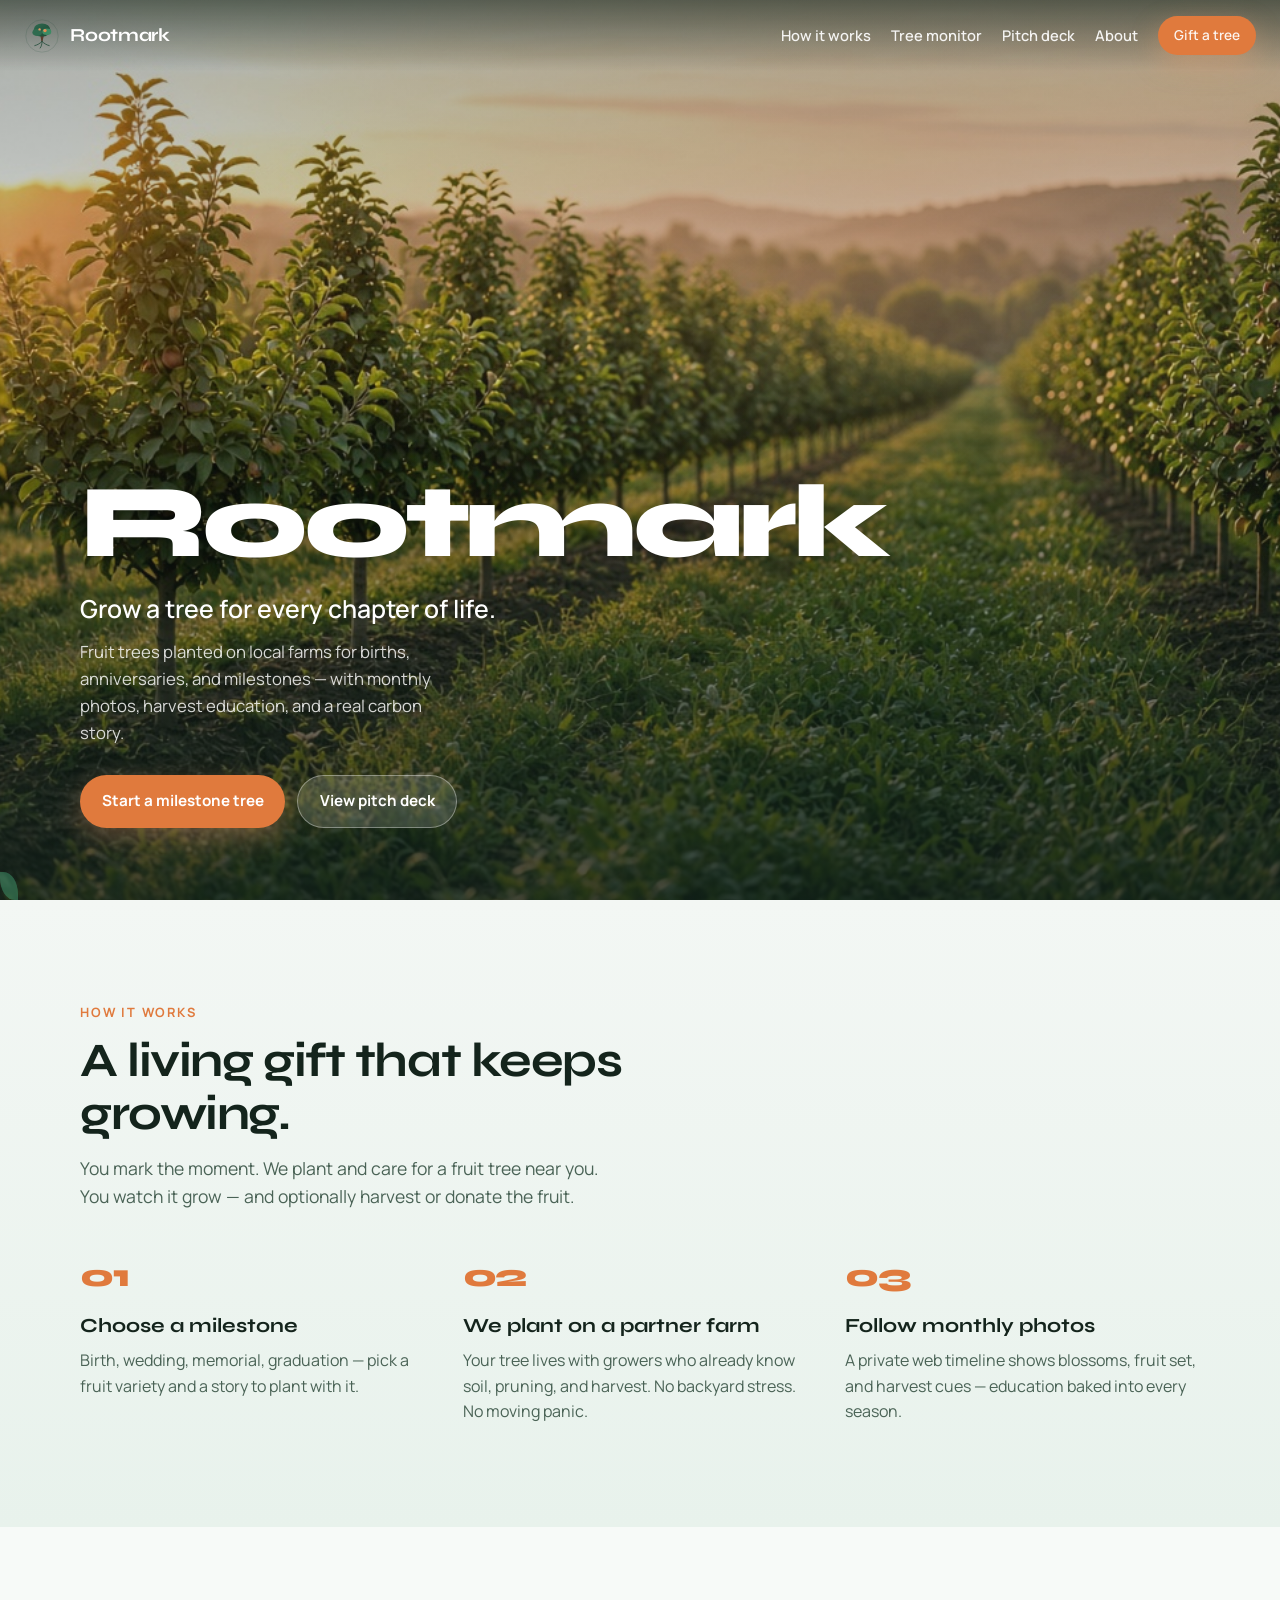
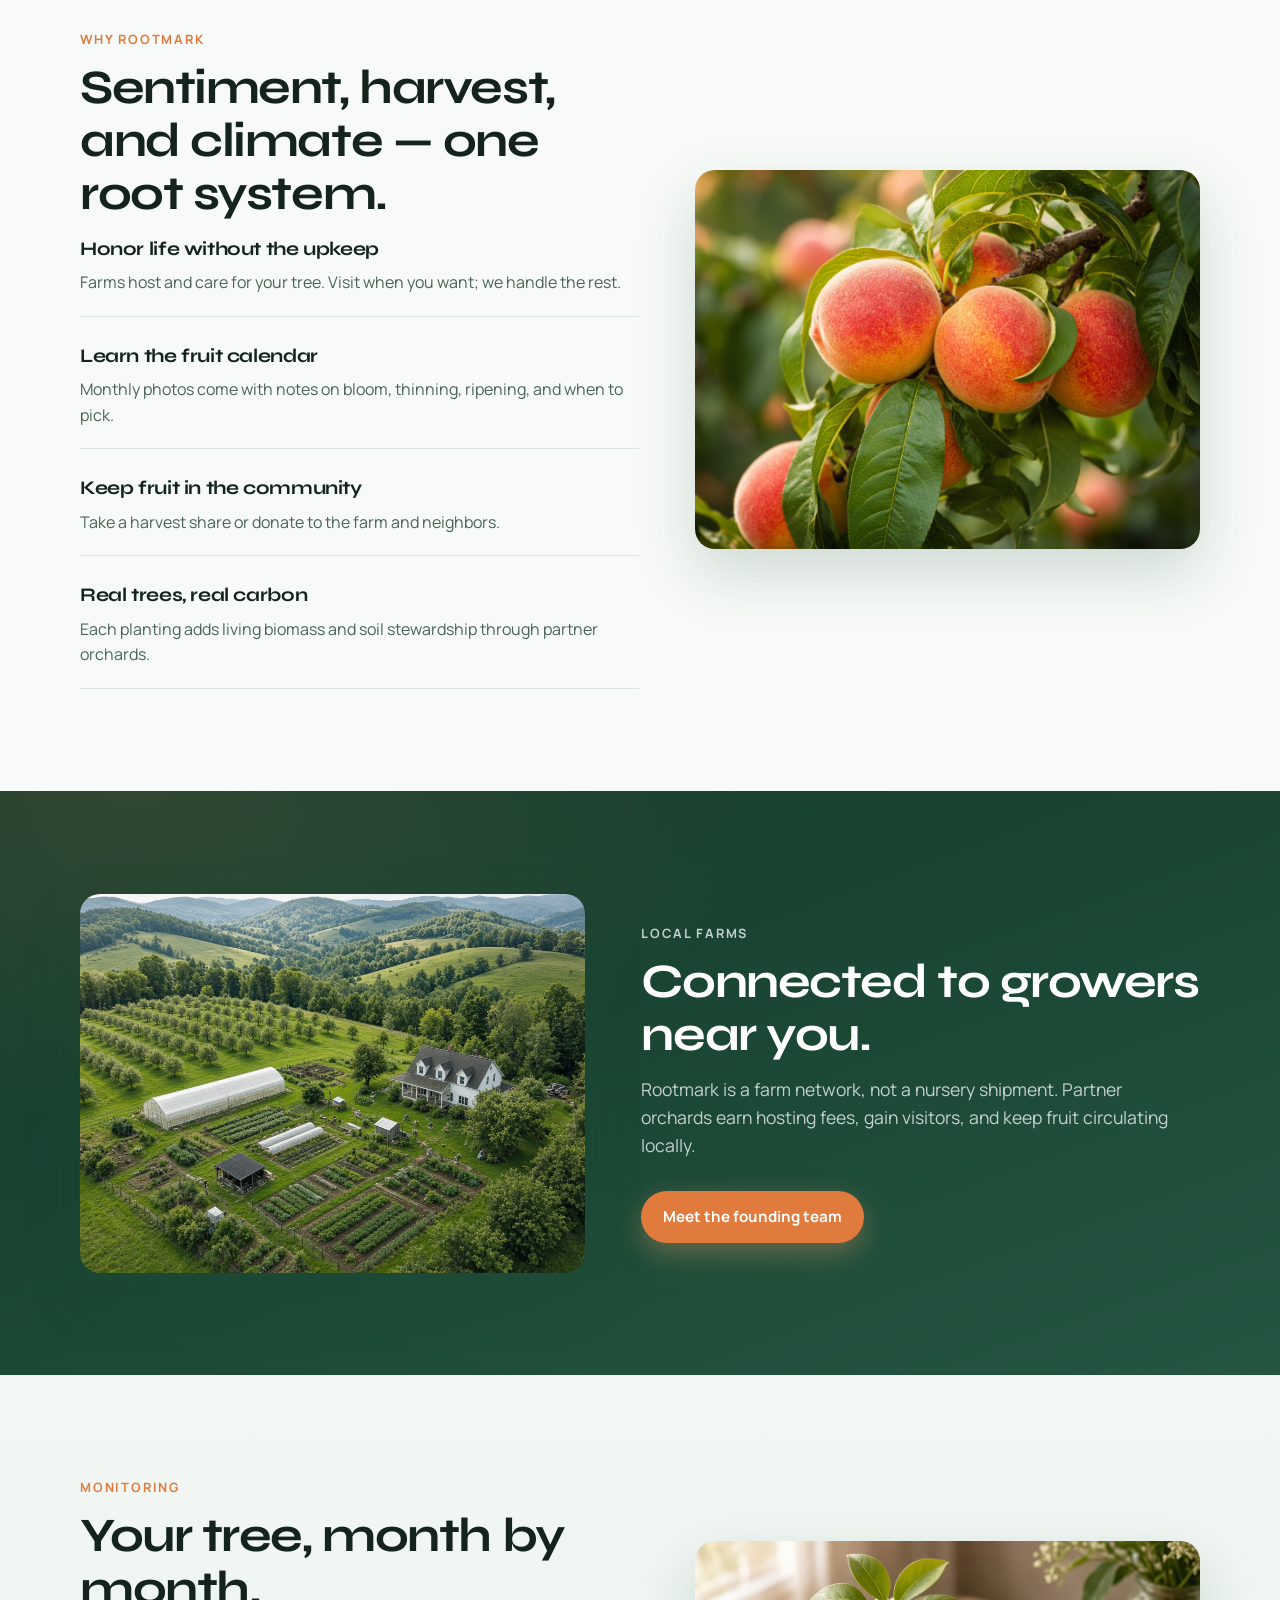
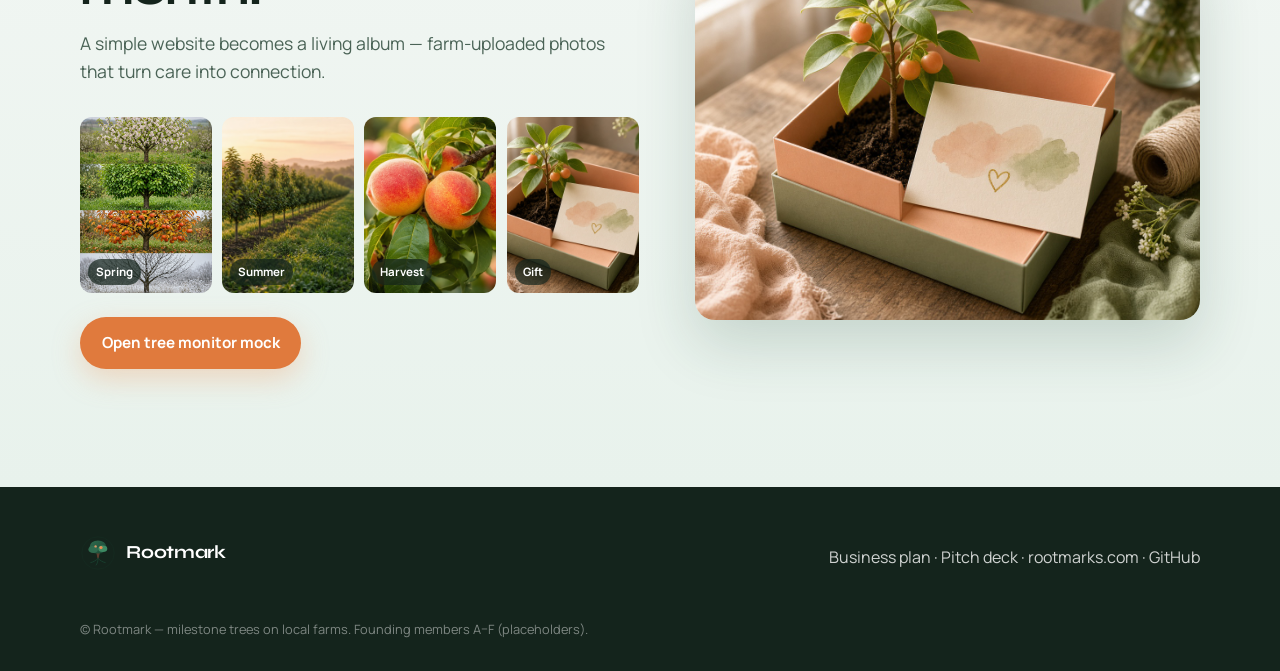
==== index.html @ 2decd8da "Add rootmarks.com custom domain and DNS setup docs CNAME for apex domain, update site/README/docs/pi" ====
<!DOCTYPE html>
<html lang="en">
<head>
  <meta charset="utf-8" />
  <meta name="viewport" content="width=device-width, initial-scale=1" />
  <title>Rootmark — Grow a tree for every chapter of life</title>
  <meta name="description" content="Rootmark plants fruit trees on partner farms to honor life milestones. Watch them grow with monthly photos, learn the harvest, and support local farms." />
  <link rel="icon" href="assets/favicon.svg" type="image/svg+xml" />
  <link rel="preconnect" href="https://fonts.googleapis.com" />
  <link rel="preconnect" href="https://fonts.gstatic.com" crossorigin />
  <link href="https://fonts.googleapis.com/css2?family=Manrope:wght@400;560;700&family=Syne:wght@700;800&display=swap" rel="stylesheet" />
  <link rel="stylesheet" href="css/styles.css" />
</head>
<body>
  <a class="skip" href="#main">Skip to content</a>
  <header class="nav" id="nav">
    <a class="brand" href="index.html"><img src="assets/logo.svg" alt="" />Rootmark</a>
    <button class="nav-toggle" aria-label="Menu" type="button">☰</button>
    <ul class="nav-links">
      <li><a href="#how">How it works</a></li>
      <li><a href="monitor.html">Tree monitor</a></li>
      <li><a href="pitch/index.html">Pitch deck</a></li>
      <li><a href="about.html">About</a></li>
      <li><a class="btn btn-primary" href="#gift">Gift a tree</a></li>
    </ul>
  </header>

  <main id="main">
    <section class="hero">
      <div class="hero-media" aria-hidden="true">
        <img src="assets/images/hero-orchard.jpg" alt="" />
      </div>
      <div class="hero-shade"></div>
      <span class="leaf" aria-hidden="true"></span>
      <span class="leaf" aria-hidden="true"></span>
      <span class="leaf" aria-hidden="true"></span>
      <div class="hero-content">
        <h1 class="hero-brand">Rootmark</h1>
        <p class="hero-line">Grow a tree for every chapter of life.</p>
        <p class="hero-sub">Fruit trees planted on local farms for births, anniversaries, and milestones — with monthly photos, harvest education, and a real carbon story.</p>
        <div class="hero-ctas">
          <a class="btn btn-primary" href="#gift">Start a milestone tree</a>
          <a class="btn btn-ghost" href="pitch/index.html">View pitch deck</a>
        </div>
      </div>
    </section>

    <section class="section band-mist" id="how">
      <div class="section-inner">
        <p class="section-kicker">How it works</p>
        <h2>A living gift that keeps growing.</h2>
        <p class="lead">You mark the moment. We plant and care for a fruit tree near you. You watch it grow — and optionally harvest or donate the fruit.</p>
        <div class="steps">
          <div class="step">
            <h3>Choose a milestone</h3>
            <p>Birth, wedding, memorial, graduation — pick a fruit variety and a story to plant with it.</p>
          </div>
          <div class="step">
            <h3>We plant on a partner farm</h3>
            <p>Your tree lives with growers who already know soil, pruning, and harvest. No backyard stress. No moving panic.</p>
          </div>
          <div class="step">
            <h3>Follow monthly photos</h3>
            <p>A private web timeline shows blossoms, fruit set, and harvest cues — education baked into every season.</p>
          </div>
        </div>
      </div>
    </section>

    <section class="section">
      <div class="section-inner split">
        <div class="copy">
          <p class="section-kicker">Why Rootmark</p>
          <h2>Sentiment, harvest, and climate — one root system.</h2>
          <ul class="feature-list">
            <li><strong>Honor life without the upkeep</strong><span>Farms host and care for your tree. Visit when you want; we handle the rest.</span></li>
            <li><strong>Learn the fruit calendar</strong><span>Monthly photos come with notes on bloom, thinning, ripening, and when to pick.</span></li>
            <li><strong>Keep fruit in the community</strong><span>Take a harvest share or donate to the farm and neighbors.</span></li>
            <li><strong>Real trees, real carbon</strong><span>Each planting adds living biomass and soil stewardship through partner orchards.</span></li>
          </ul>
        </div>
        <div class="media-frame">
          <img src="assets/images/fruit-harvest.jpg" alt="Ripe fruit on a partner orchard tree" />
        </div>
      </div>
    </section>

    <section class="section band-moss">
      <div class="section-inner split reverse">
        <div class="copy">
          <p class="section-kicker">Local farms</p>
          <h2>Connected to growers near you.</h2>
          <p class="lead">Rootmark is a farm network, not a nursery shipment. Partner orchards earn hosting fees, gain visitors, and keep fruit circulating locally.</p>
          <a class="btn btn-primary" href="about.html">Meet the founding team</a>
        </div>
        <div class="media-frame">
          <img src="assets/images/local-farm.jpg" alt="Aerial view of a partner farm orchard" />
        </div>
      </div>
    </section>

    <section class="section band-mist" id="gift">
      <div class="section-inner split">
        <div class="copy">
          <p class="section-kicker">Monitoring</p>
          <h2>Your tree, month by month.</h2>
          <p class="lead">A simple website becomes a living album — farm-uploaded photos that turn care into connection.</p>
          <div class="photo-strip" aria-label="Monthly photo concept">
            <figure>
              <img src="assets/images/tree-monthly-growth.jpg" alt="Tree growth stages" />
              <figcaption>Spring</figcaption>
            </figure>
            <figure>
              <img src="assets/images/hero-orchard.jpg" alt="Summer orchard" />
              <figcaption>Summer</figcaption>
            </figure>
            <figure>
              <img src="assets/images/fruit-harvest.jpg" alt="Harvest season" />
              <figcaption>Harvest</figcaption>
            </figure>
            <figure>
              <img src="assets/images/milestone-gift.jpg" alt="Milestone gift" />
              <figcaption>Gift</figcaption>
            </figure>
          </div>
          <p style="margin-top:1.5rem"><a class="btn btn-primary" href="monitor.html">Open tree monitor mock</a></p>
        </div>
        <div class="media-frame">
          <img src="assets/images/milestone-gift.jpg" alt="Milestone sapling gift" />
        </div>
      </div>
    </section>
  </main>

  <footer class="footer">
    <div class="footer-inner">
      <a class="brand" href="index.html"><img src="assets/logo.svg" alt="" width="36" height="36" />Rootmark</a>
      <div>
        <a href="docs/business-plan.md">Business plan</a> ·
        <a href="pitch/index.html">Pitch deck</a> ·
        <a href="https://rootmarks.com">rootmarks.com</a> ·
        <a href="https://github.com/heng-kuang-venturo/rootmark">GitHub</a>
      </div>
      <small>© Rootmark — milestone trees on local farms. Founding members A–F (placeholders).</small>
    </div>
  </footer>
  <script src="js/main.js"></script>
</body>
</html>
---- css/styles.css ----
/* Rootmark design system — moss + apricot orchard */
:root {
  --moss: #1a4633;
  --leaf: #2f6b4f;
  --lime: #3d8a63;
  --mist: #e8f2ec;
  --cream-leaf: #f3f7f4;
  --apricot: #e07a3d;
  --peach: #f0a06a;
  --bark: #5c3d2e;
  --ink: #14241c;
  --muted: #4a6356;
  --paper: #f7faf8;
  --glow: rgba(240, 160, 106, 0.35);
  --font-display: "Syne", system-ui, sans-serif;
  --font-body: "Manrope", system-ui, sans-serif;
  --max: 1120px;
  --ease: cubic-bezier(0.22, 1, 0.36, 1);
}
*,*::before,*::after{box-sizing:border-box}
html{scroll-behavior:smooth}
body{margin:0;font-family:var(--font-body);color:var(--ink);background:var(--paper);line-height:1.6;overflow-x:hidden}
img{max-width:100%;display:block}
a{color:inherit;text-decoration:none}
.skip{position:absolute;left:-999px}
.skip:focus{left:1rem;z-index:100;background:#fff;padding:.5rem 1rem}

.nav{position:fixed;inset:0 0 auto;z-index:50;display:flex;align-items:center;justify-content:space-between;padding:1rem 1.5rem;background:linear-gradient(to bottom,rgba(20,36,28,.55),transparent);transition:background .4s var(--ease)}
.nav.scrolled{background:rgba(247,250,248,.92);backdrop-filter:blur(12px);border-bottom:1px solid rgba(26,70,51,.08)}
.nav.scrolled .brand,.nav.scrolled .nav-links a{color:var(--moss)}
.brand{display:inline-flex;align-items:center;gap:.65rem;font-family:var(--font-display);font-weight:700;font-size:1.15rem;letter-spacing:-.02em;color:#fff}
.brand img{width:36px;height:36px}
.nav-links{display:flex;gap:1.25rem;align-items:center;list-style:none;margin:0;padding:0}
.nav-links a{color:rgba(255,255,255,.92);font-size:.92rem;font-weight:560}
.nav-links a:hover{color:var(--peach)}
.btn{display:inline-flex;align-items:center;justify-content:center;gap:.4rem;padding:.85rem 1.35rem;border-radius:999px;font-weight:700;font-size:.95rem;border:none;cursor:pointer;transition:transform .25s var(--ease),box-shadow .25s var(--ease)}
.btn:hover{transform:translateY(-2px)}
.btn-primary{background:var(--apricot);color:#fff;box-shadow:0 10px 28px var(--glow)}
.btn-ghost{background:rgba(255,255,255,.14);color:#fff;border:1px solid rgba(255,255,255,.35);backdrop-filter:blur(8px)}
.nav .btn-primary{padding:.55rem 1rem;font-size:.85rem}

.hero{position:relative;min-height:100vh;min-height:100dvh;display:grid;align-items:end;color:#fff;overflow:hidden}
.hero-media{position:absolute;inset:0;z-index:0}
.hero-media img{width:100%;height:100%;object-fit:cover;transform:scale(1.06);animation:drift 22s var(--ease) infinite alternate}
@keyframes drift{from{transform:scale(1.06)}to{transform:scale(1.12) translate(-1.5%,-1%)}}
.hero-shade{position:absolute;inset:0;background:linear-gradient(180deg,rgba(20,36,28,.35) 0%,rgba(20,36,28,.15) 40%,rgba(20,36,28,.78) 100%),radial-gradient(ellipse at 70% 20%,rgba(240,160,106,.22),transparent 50%);z-index:1}
.hero-content{position:relative;z-index:2;width:min(100% - 2.5rem,var(--max));margin:0 auto 4.5rem;opacity:0;transform:translateY(28px);animation:rise 1.1s var(--ease) .2s forwards}
@keyframes rise{to{opacity:1;transform:none}}
.hero-brand{font-family:var(--font-display);font-weight:800;font-size:clamp(3.4rem,10vw,6.5rem);letter-spacing:-.045em;line-height:.95;margin:0 0 1rem;text-shadow:0 8px 40px rgba(0,0,0,.35)}
.hero-line{font-size:clamp(1.15rem,2.4vw,1.55rem);font-weight:560;max-width:28ch;margin:0 0 .65rem}
.hero-sub{font-size:1.05rem;max-width:38ch;margin:0 0 1.75rem;color:rgba(255,255,255,.82)}
.hero-ctas{display:flex;flex-wrap:wrap;gap:.75rem}
.leaf{position:absolute;z-index:2;width:18px;height:28px;background:var(--lime);border-radius:0 80% 0 80%;opacity:.35;animation:fall 14s linear infinite;pointer-events:none}
.leaf:nth-child(1){left:12%;top:-40px}
.leaf:nth-child(2){left:48%;top:-60px;width:14px;height:22px;background:var(--peach);animation-delay:4s;animation-duration:18s}
.leaf:nth-child(3){left:78%;top:-30px;animation-delay:8s;animation-duration:16s}
@keyframes fall{0%{transform:translateY(0) rotate(0);opacity:0}10%{opacity:.4}100%{transform:translateY(110vh) rotate(320deg);opacity:0}}

.section{padding:clamp(4rem,8vw,6.5rem) 1.25rem}
.section-inner{width:min(100%,var(--max));margin:0 auto}
.section-kicker{font-size:.8rem;font-weight:700;letter-spacing:.14em;text-transform:uppercase;color:var(--apricot);margin:0 0 .75rem}
.section h2{font-family:var(--font-display);font-size:clamp(2rem,4.5vw,3rem);letter-spacing:-.03em;line-height:1.1;margin:0 0 .85rem;max-width:18ch}
.section .lead{font-size:1.1rem;color:var(--muted);max-width:48ch;margin:0 0 2rem}
.band-moss{background:radial-gradient(ellipse at 10% 0%,rgba(240,160,106,.12),transparent 40%),linear-gradient(160deg,#163a2a,#1a4633 45%,#245642);color:#fff}
.band-moss .lead,.band-moss .section-kicker{color:rgba(255,255,255,.75)}
.band-mist{background:linear-gradient(180deg,var(--cream-leaf),var(--mist))}
.split{display:grid;gap:2.5rem;align-items:center}
@media(min-width:860px){.split{grid-template-columns:1.05fr .95fr;gap:3.5rem}.split.reverse{grid-template-columns:.95fr 1.05fr}.split.reverse .copy{order:2}}
.media-frame{border-radius:1.25rem;overflow:hidden;box-shadow:0 24px 60px rgba(26,70,51,.18);transform:translateY(16px);opacity:0;transition:transform .8s var(--ease),opacity .8s var(--ease)}
.media-frame.in{transform:none;opacity:1}
.media-frame img{width:100%;aspect-ratio:4/3;object-fit:cover}
.feature-list{display:grid;gap:1.5rem;margin:0;padding:0;list-style:none}
.feature-list li{display:grid;gap:.35rem;padding-bottom:1.25rem;border-bottom:1px solid rgba(26,70,51,.12)}
.feature-list strong{font-family:var(--font-display);font-size:1.2rem;letter-spacing:-.02em}
.feature-list span{color:var(--muted)}
.band-moss .feature-list li{border-bottom-color:rgba(255,255,255,.15)}
.band-moss .feature-list span{color:rgba(255,255,255,.72)}
.steps{display:grid;gap:1.75rem;counter-reset:step}
@media(min-width:800px){.steps{grid-template-columns:repeat(3,1fr)}}
.step{position:relative;padding-top:.5rem}
.step::before{counter-increment:step;content:"0" counter(step);display:block;font-family:var(--font-display);font-weight:800;font-size:2rem;color:var(--apricot);letter-spacing:-.04em;margin-bottom:.5rem}
.step h3{font-family:var(--font-display);margin:0 0 .4rem;font-size:1.25rem}
.step p{margin:0;color:var(--muted)}
.photo-strip{display:grid;grid-template-columns:repeat(4,1fr);gap:.65rem;margin-top:1.5rem}
.photo-strip figure{margin:0;position:relative;overflow:hidden;border-radius:.75rem;aspect-ratio:3/4}
.photo-strip img{width:100%;height:100%;object-fit:cover;object-position:center top;transition:transform .6s var(--ease)}
.photo-strip figure:hover img{transform:scale(1.05)}
.photo-strip figcaption{position:absolute;left:.5rem;bottom:.5rem;font-size:.72rem;font-weight:700;background:rgba(20,36,28,.7);color:#fff;padding:.25rem .5rem;border-radius:999px}
@media(max-width:640px){.photo-strip{grid-template-columns:repeat(2,1fr)}}
.founders{display:grid;grid-template-columns:repeat(2,1fr);gap:1rem}
@media(min-width:720px){.founders{grid-template-columns:repeat(3,1fr)}}
.founder{padding:1.25rem 1rem;border-top:2px solid var(--lime)}
.founder .initial{font-family:var(--font-display);font-weight:800;font-size:2rem;color:var(--moss);line-height:1}
.founder .role{font-size:.85rem;color:var(--muted);margin-top:.35rem}
.footer{padding:3rem 1.25rem 2rem;background:var(--ink);color:rgba(255,255,255,.8)}
.footer-inner{width:min(100%,var(--max));margin:0 auto;display:flex;flex-wrap:wrap;gap:1.5rem;justify-content:space-between;align-items:end}
.footer .brand{color:#fff}
.footer a:hover{color:var(--peach)}
.footer small{display:block;margin-top:1.5rem;width:100%;color:rgba(255,255,255,.45);font-size:.8rem}
.page-hero{padding:7rem 1.25rem 3rem;background:radial-gradient(ellipse at 80% 0%,rgba(240,160,106,.2),transparent 45%),linear-gradient(165deg,#163a2a,#1a4633);color:#fff}
.page-hero h1{font-family:var(--font-display);font-size:clamp(2.4rem,6vw,4rem);letter-spacing:-.035em;margin:0 0 .75rem;max-width:14ch}
.page-hero p{max-width:42ch;color:rgba(255,255,255,.8);margin:0}
.nav-dark{background:rgba(247,250,248,.94);backdrop-filter:blur(12px);border-bottom:1px solid rgba(26,70,51,.08)}
.nav-dark .brand,.nav-dark .nav-links a{color:var(--moss)}
.nav-toggle{display:none;background:none;border:0;color:inherit;font-size:1.4rem;cursor:pointer}
@media(max-width:720px){.nav-toggle{display:block}.nav-links{display:none;position:absolute;top:100%;right:1rem;left:1rem;flex-direction:column;background:#fff;padding:1rem;border-radius:1rem;box-shadow:0 16px 40px rgba(0,0,0,.15)}.nav-links.open{display:flex}.nav-links a{color:var(--moss)!important}}

/* Monitor page */
.timeline{display:grid;gap:1.5rem}
.month{display:grid;gap:1rem;align-items:start}
@media(min-width:800px){.month{grid-template-columns:160px 1fr}}
.month-label{font-family:var(--font-display);font-weight:700;color:var(--moss)}
.month-note{color:var(--muted);font-size:.95rem}
.monitor-shot{border-radius:1rem;overflow:hidden;max-width:420px;box-shadow:0 16px 40px rgba(26,70,51,.15)}
.badge{display:inline-block;padding:.2rem .55rem;border-radius:999px;background:rgba(61,138,99,.15);color:var(--leaf);font-size:.75rem;font-weight:700}
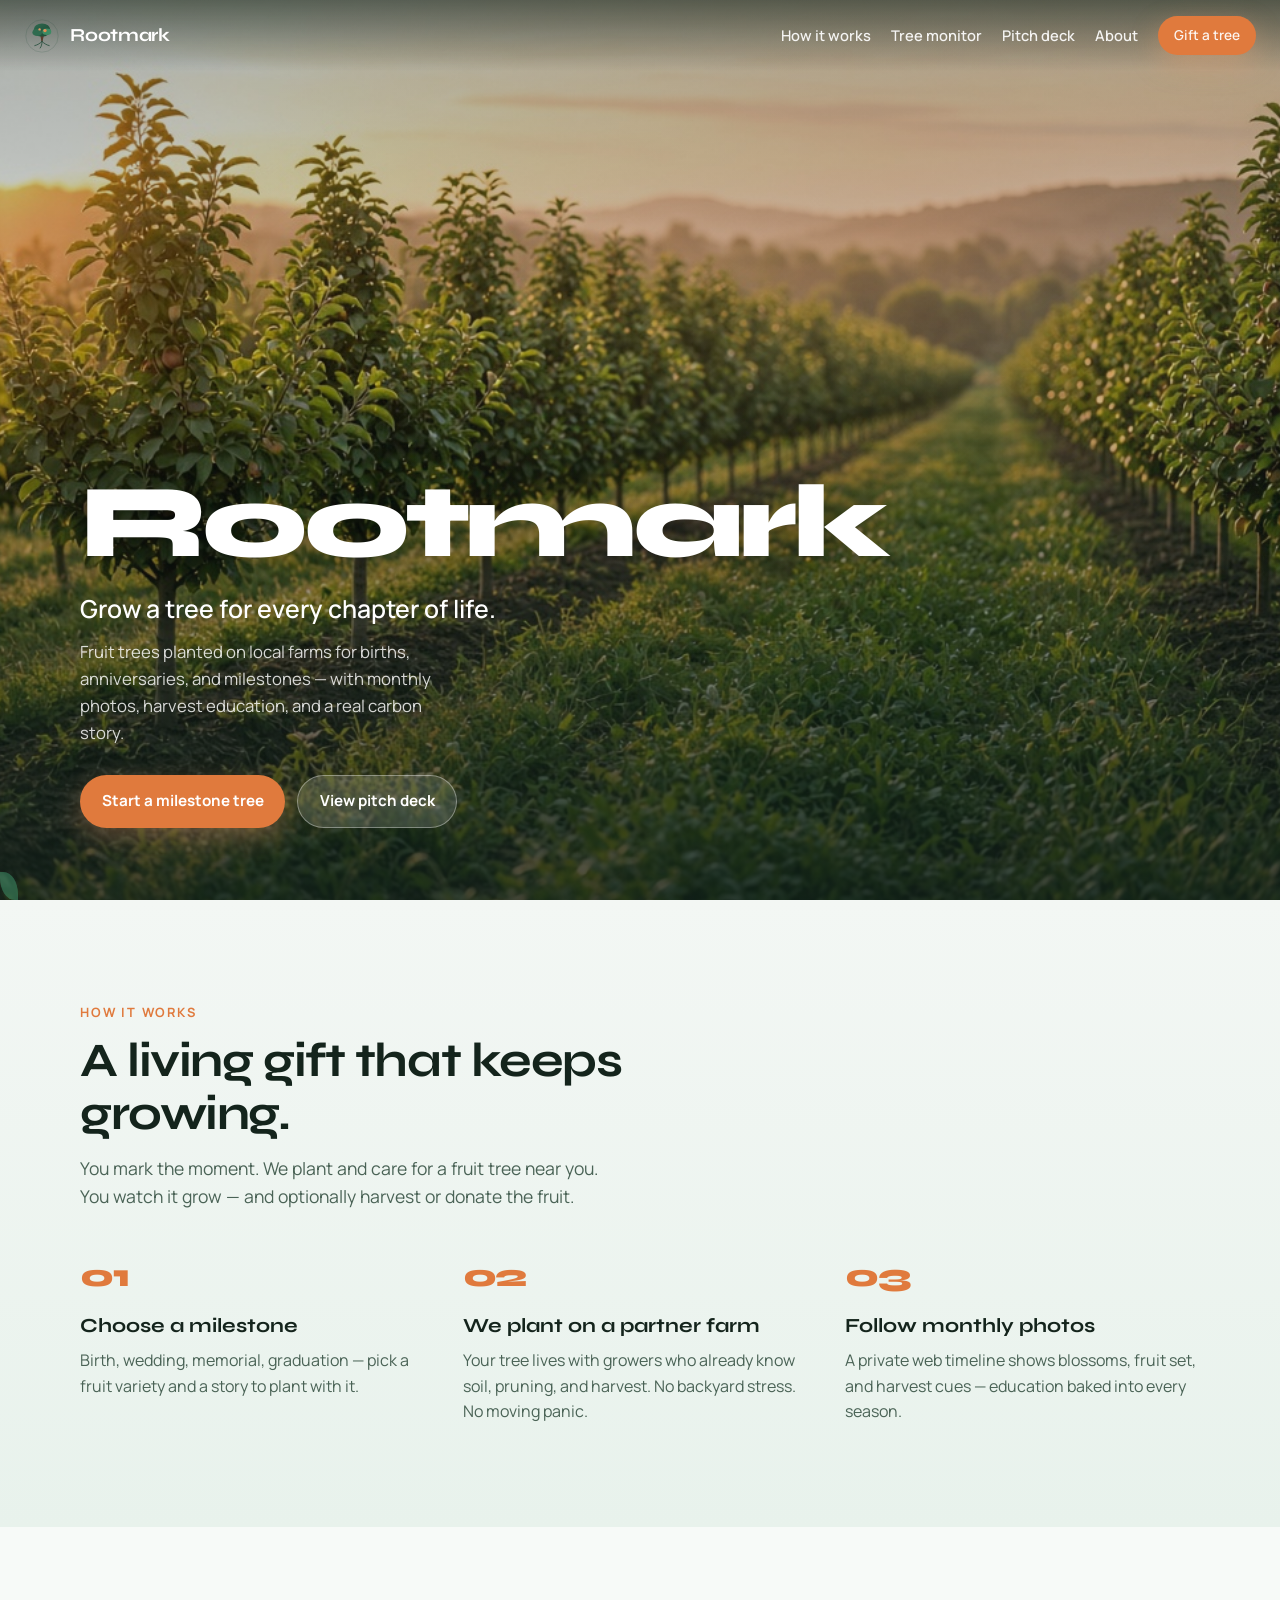
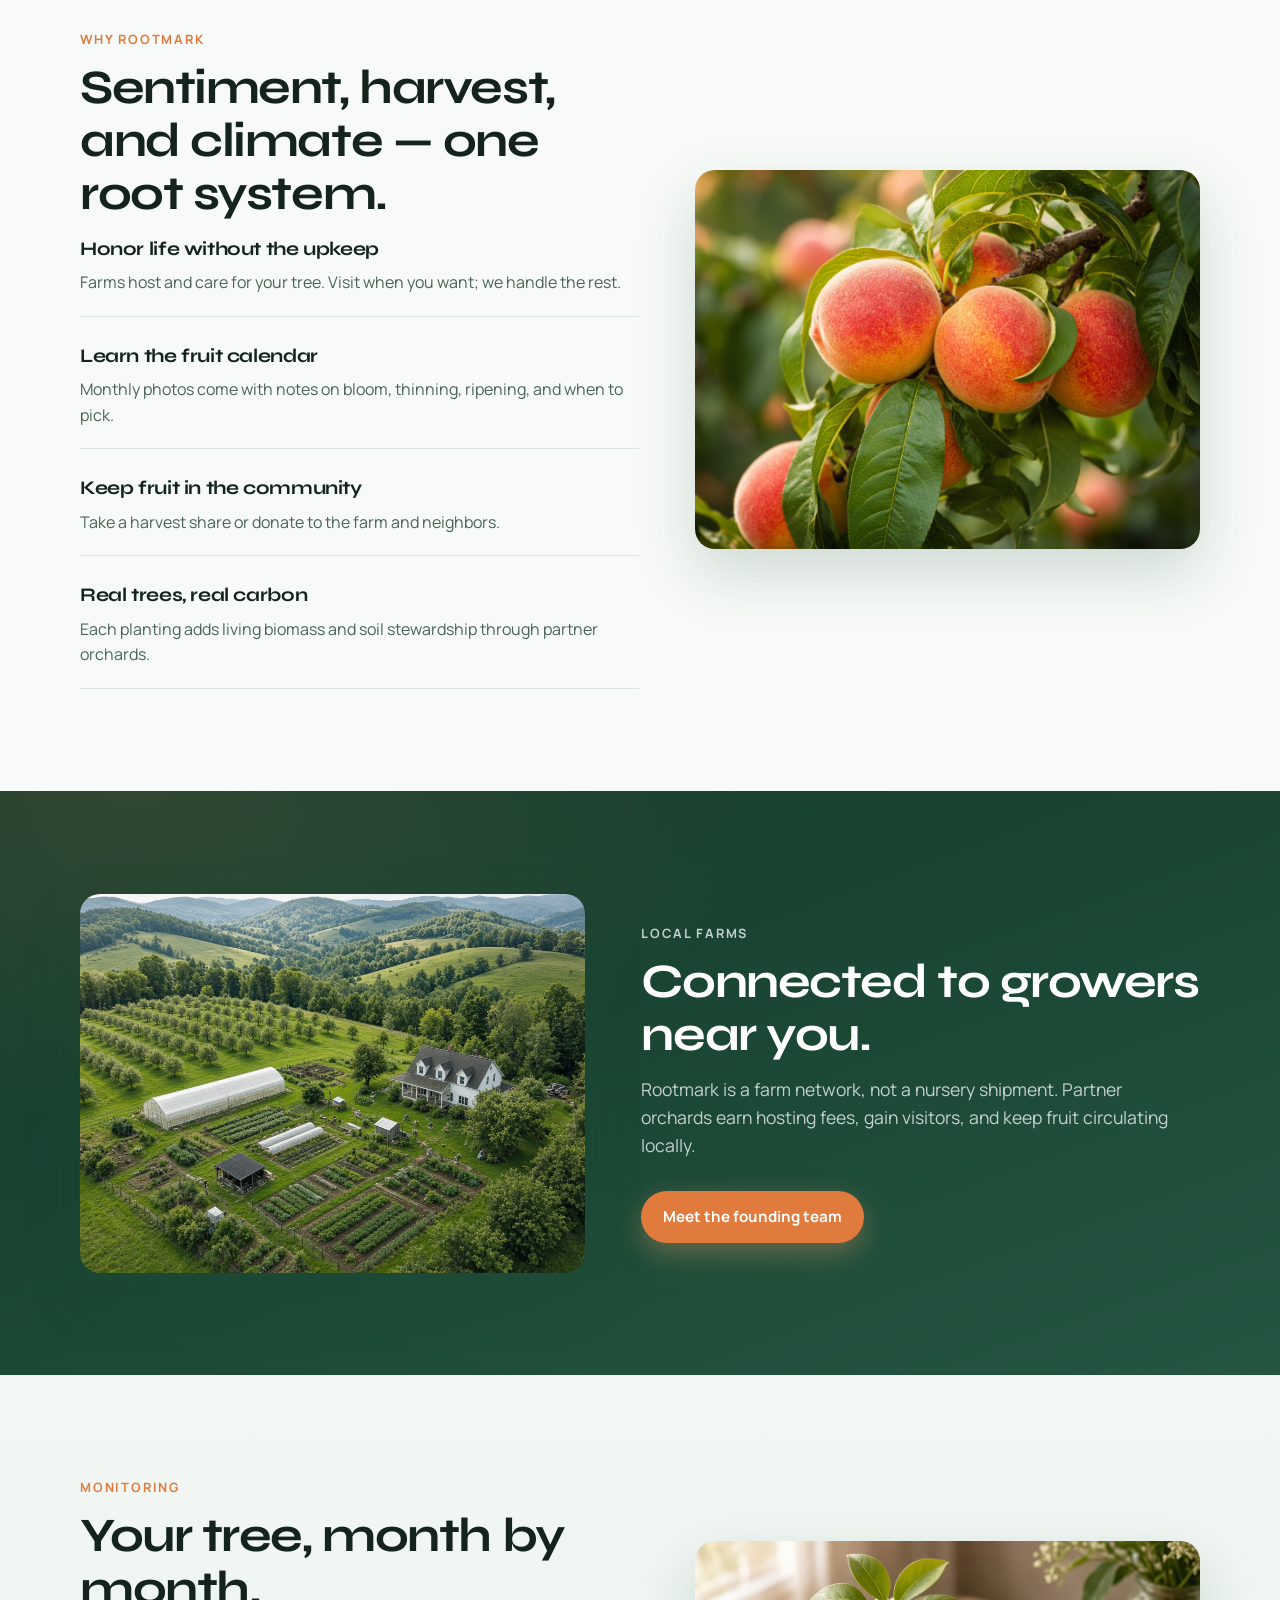
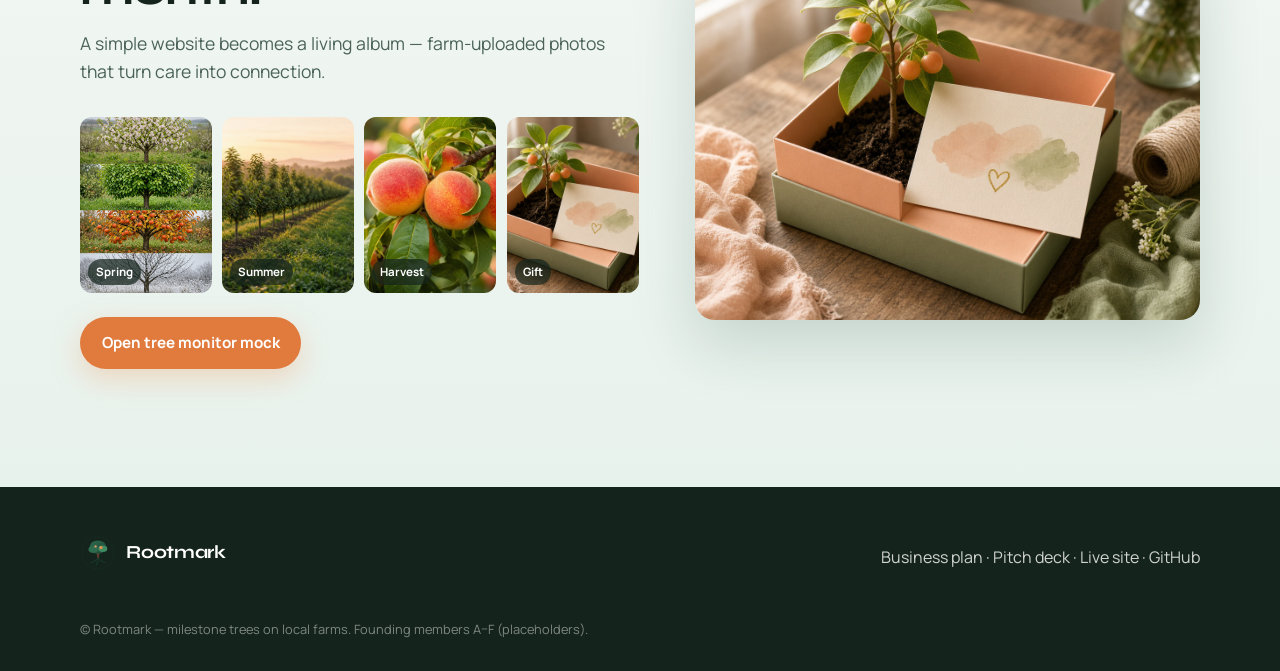
==== commit f7ed1459: "Drop rootmarks.com wiring; use github.io as live preview Remove custom-domain copy from site and doc" ====
--- a/index.html
+++ b/index.html
@@ -138,7 +138,7 @@
       <div>
         <a href="docs/business-plan.md">Business plan</a> ·
         <a href="pitch/index.html">Pitch deck</a> ·
-        <a href="https://rootmarks.com">rootmarks.com</a> ·
+        <a href="https://heng-kuang-venturo.github.io/rootmark/">Live site</a> ·
         <a href="https://github.com/heng-kuang-venturo/rootmark">GitHub</a>
       </div>
       <small>© Rootmark — milestone trees on local farms. Founding members A–F (placeholders).</small>
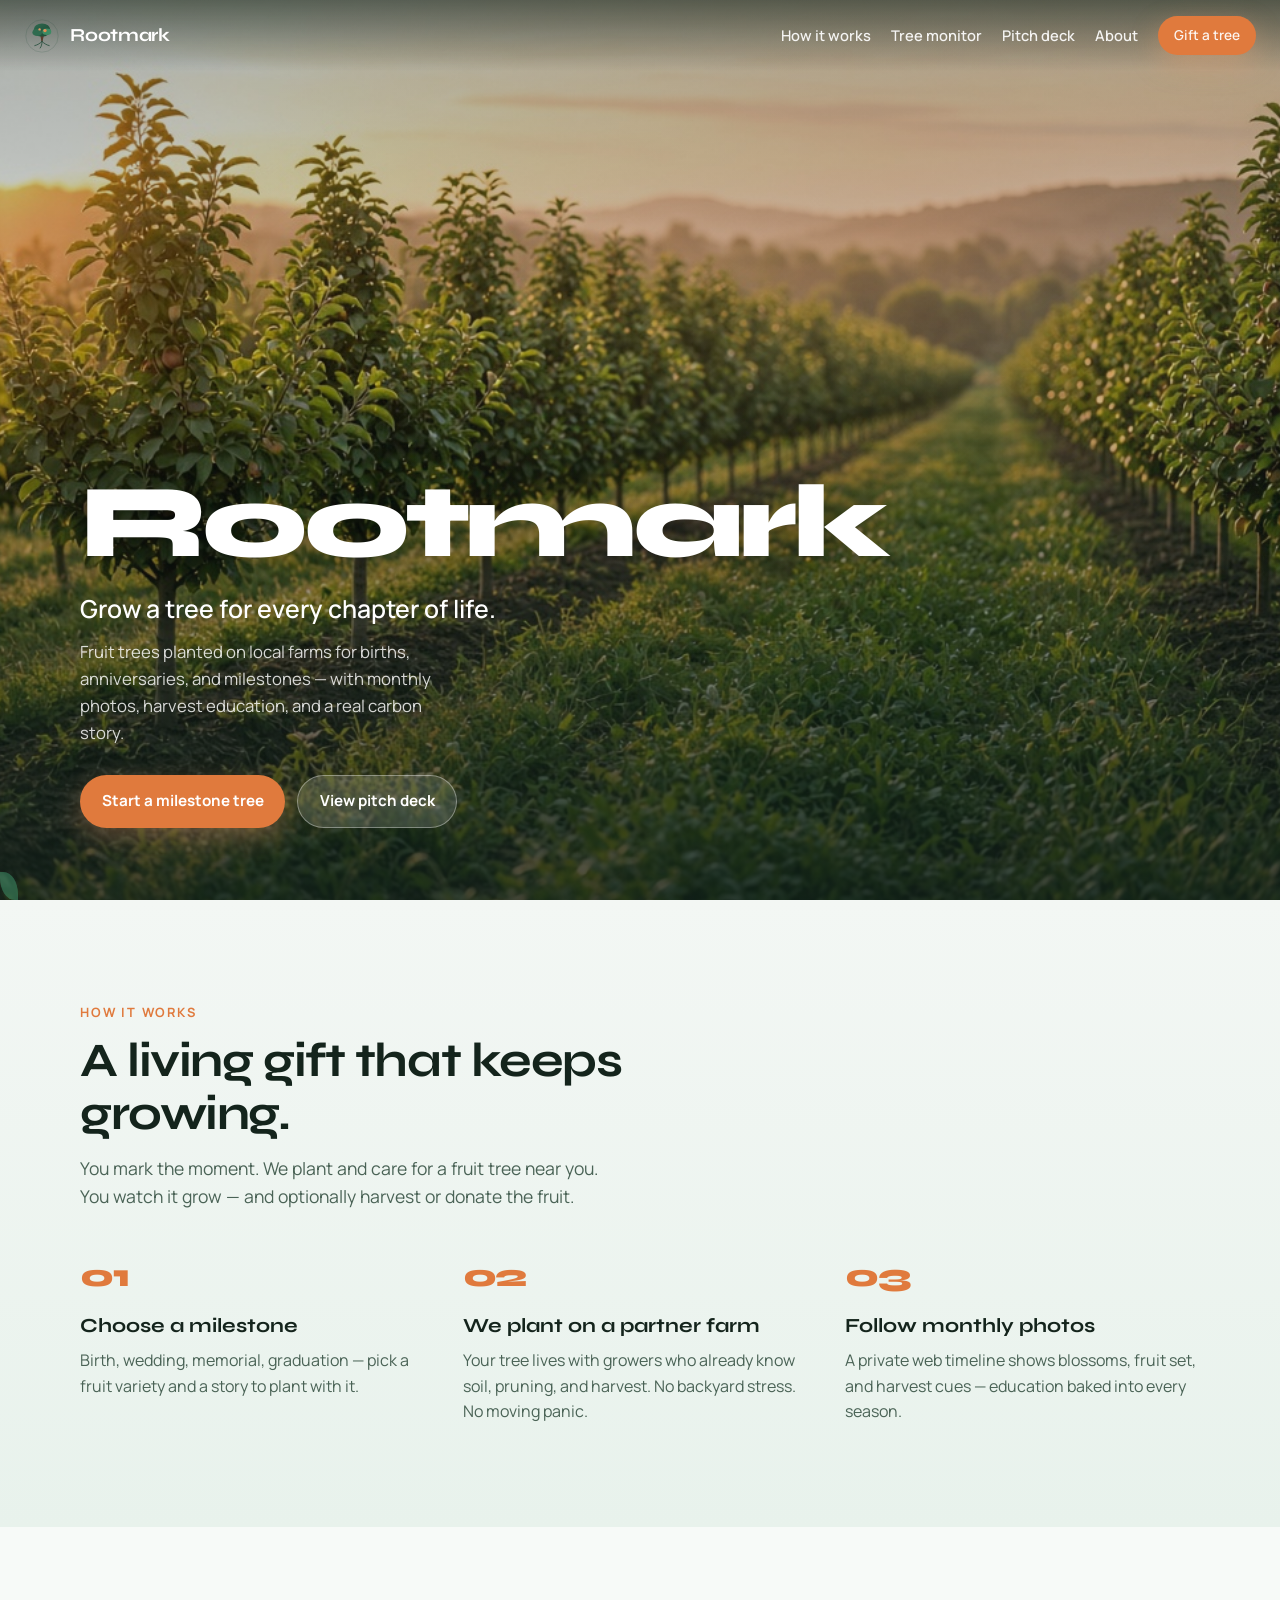
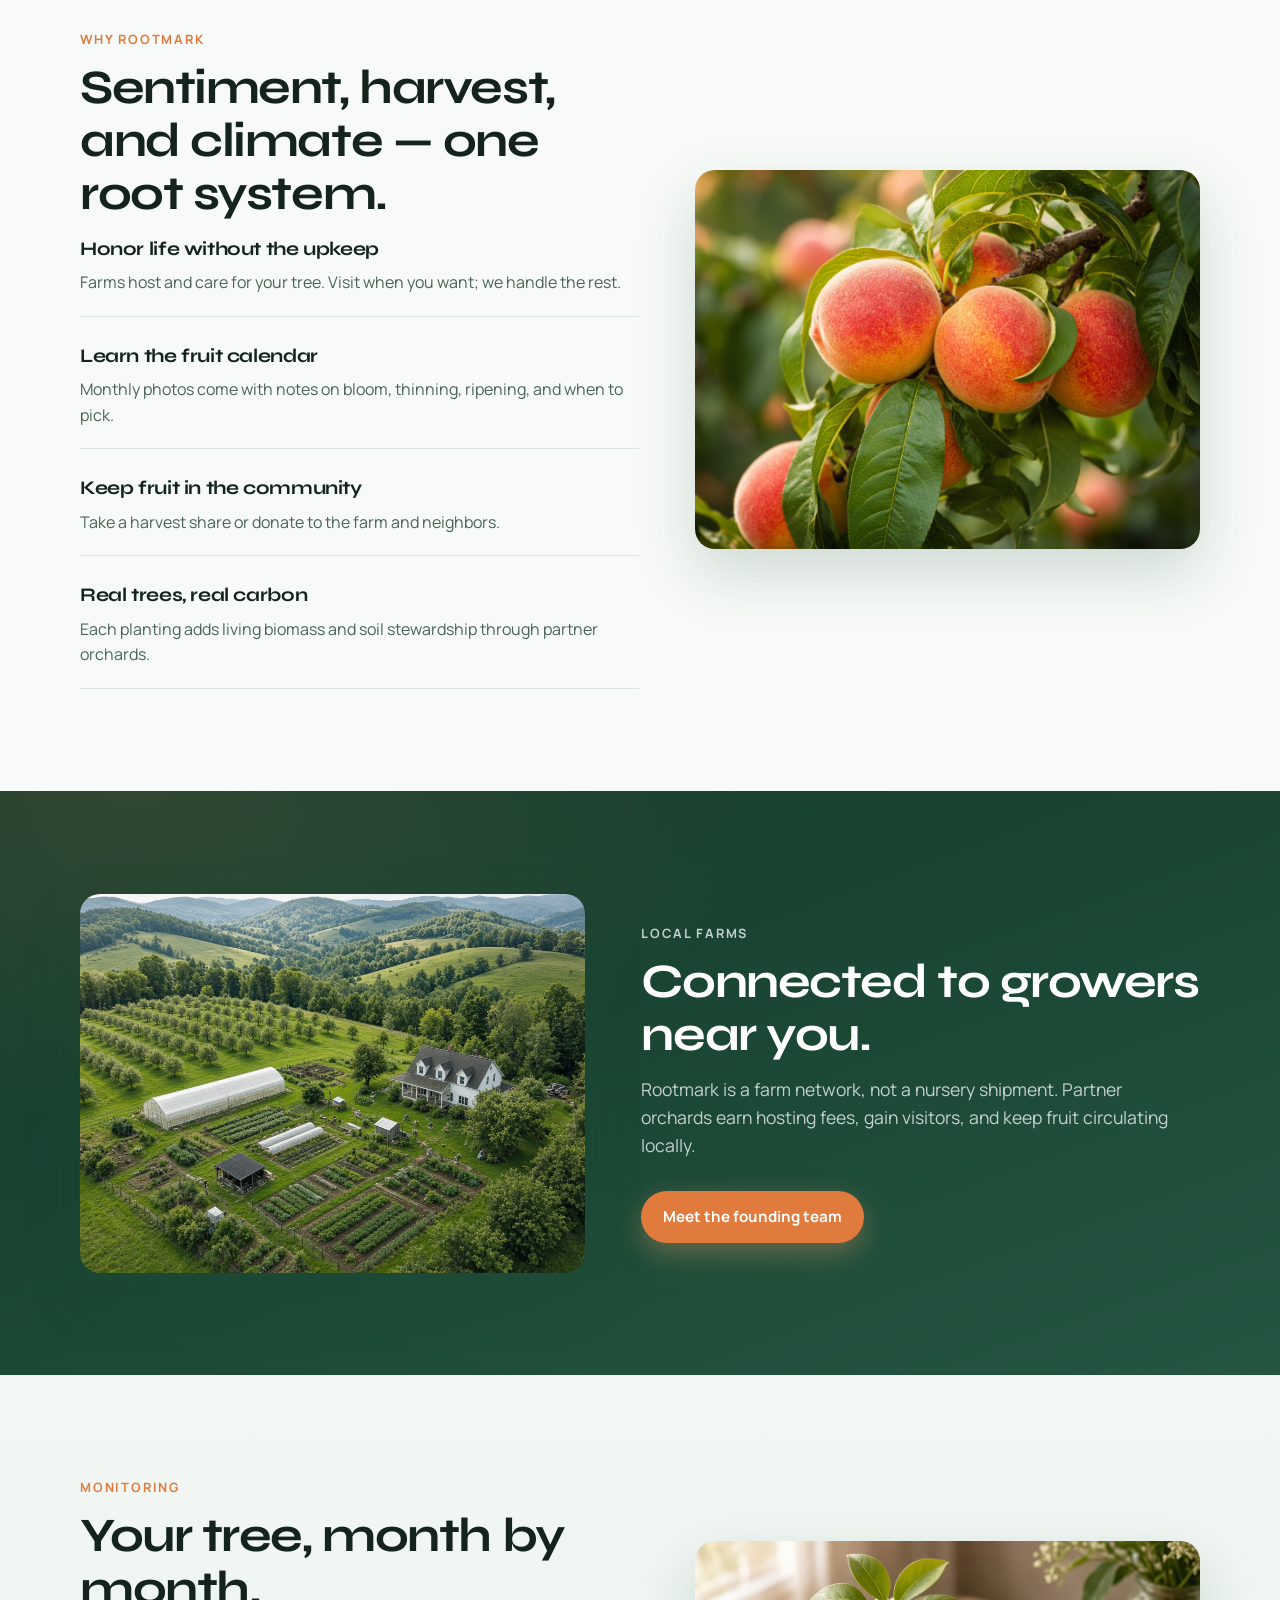
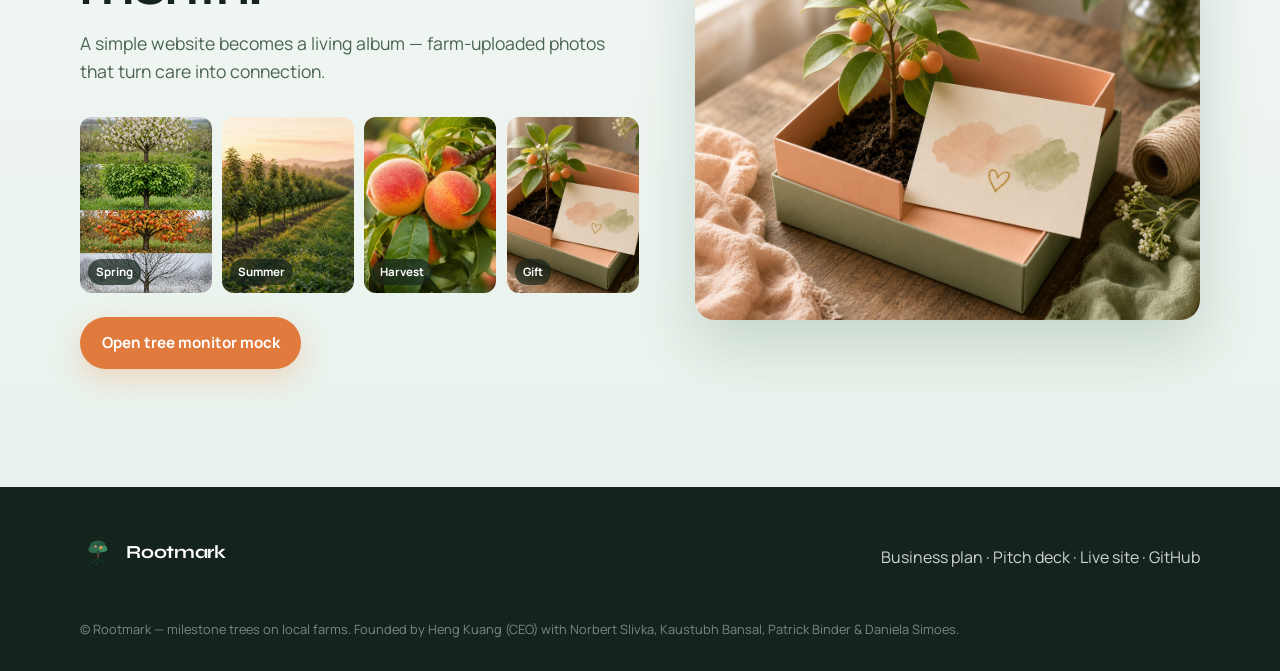
==== commit 26faaa05: "Add founding team with illustrated portraits Replace A–F placeholders with Heng Kuang (CEO) and co-f" ====
--- a/index.html
+++ b/index.html
@@ -141,7 +141,7 @@
         <a href="https://heng-kuang-venturo.github.io/rootmark/">Live site</a> ·
         <a href="https://github.com/heng-kuang-venturo/rootmark">GitHub</a>
       </div>
-      <small>© Rootmark — milestone trees on local farms. Founding members A–F (placeholders).</small>
+      <small>© Rootmark — milestone trees on local farms. Founded by Heng Kuang (CEO) with Norbert Slivka, Kaustubh Bansal, Patrick Binder &amp; Daniela Simoes.</small>
     </div>
   </footer>
   <script src="js/main.js"></script>
--- a/css/styles.css
+++ b/css/styles.css
@@ -87,11 +87,15 @@
 .photo-strip figure:hover img{transform:scale(1.05)}
 .photo-strip figcaption{position:absolute;left:.5rem;bottom:.5rem;font-size:.72rem;font-weight:700;background:rgba(20,36,28,.7);color:#fff;padding:.25rem .5rem;border-radius:999px}
 @media(max-width:640px){.photo-strip{grid-template-columns:repeat(2,1fr)}}
-.founders{display:grid;grid-template-columns:repeat(2,1fr);gap:1rem}
+.founders{display:grid;grid-template-columns:repeat(2,1fr);gap:1.25rem}
 @media(min-width:720px){.founders{grid-template-columns:repeat(3,1fr)}}
-.founder{padding:1.25rem 1rem;border-top:2px solid var(--lime)}
-.founder .initial{font-family:var(--font-display);font-weight:800;font-size:2rem;color:var(--moss);line-height:1}
-.founder .role{font-size:.85rem;color:var(--muted);margin-top:.35rem}
+@media(min-width:960px){.founders{grid-template-columns:repeat(5,1fr)}}
+.founder{padding:1.25rem 1rem;border-top:2px solid var(--lime);display:grid;gap:.55rem;justify-items:start}
+.founder .avatar{width:88px;height:88px;border-radius:50%;object-fit:cover;background:var(--mist);border:3px solid rgba(61,138,99,.35)}
+.founder .name{font-family:var(--font-display);font-weight:800;font-size:1.15rem;color:var(--moss);letter-spacing:-.02em;line-height:1.15}
+.founder .role{font-size:.85rem;color:var(--muted);margin:0}
+.founder .affil{font-size:.75rem;font-weight:700;color:var(--apricot);letter-spacing:.04em;text-transform:uppercase}
+.portrait-note{font-size:.8rem;color:var(--muted);margin:1.25rem 0 0}
 .footer{padding:3rem 1.25rem 2rem;background:var(--ink);color:rgba(255,255,255,.8)}
 .footer-inner{width:min(100%,var(--max));margin:0 auto;display:flex;flex-wrap:wrap;gap:1.5rem;justify-content:space-between;align-items:end}
 .footer .brand{color:#fff}
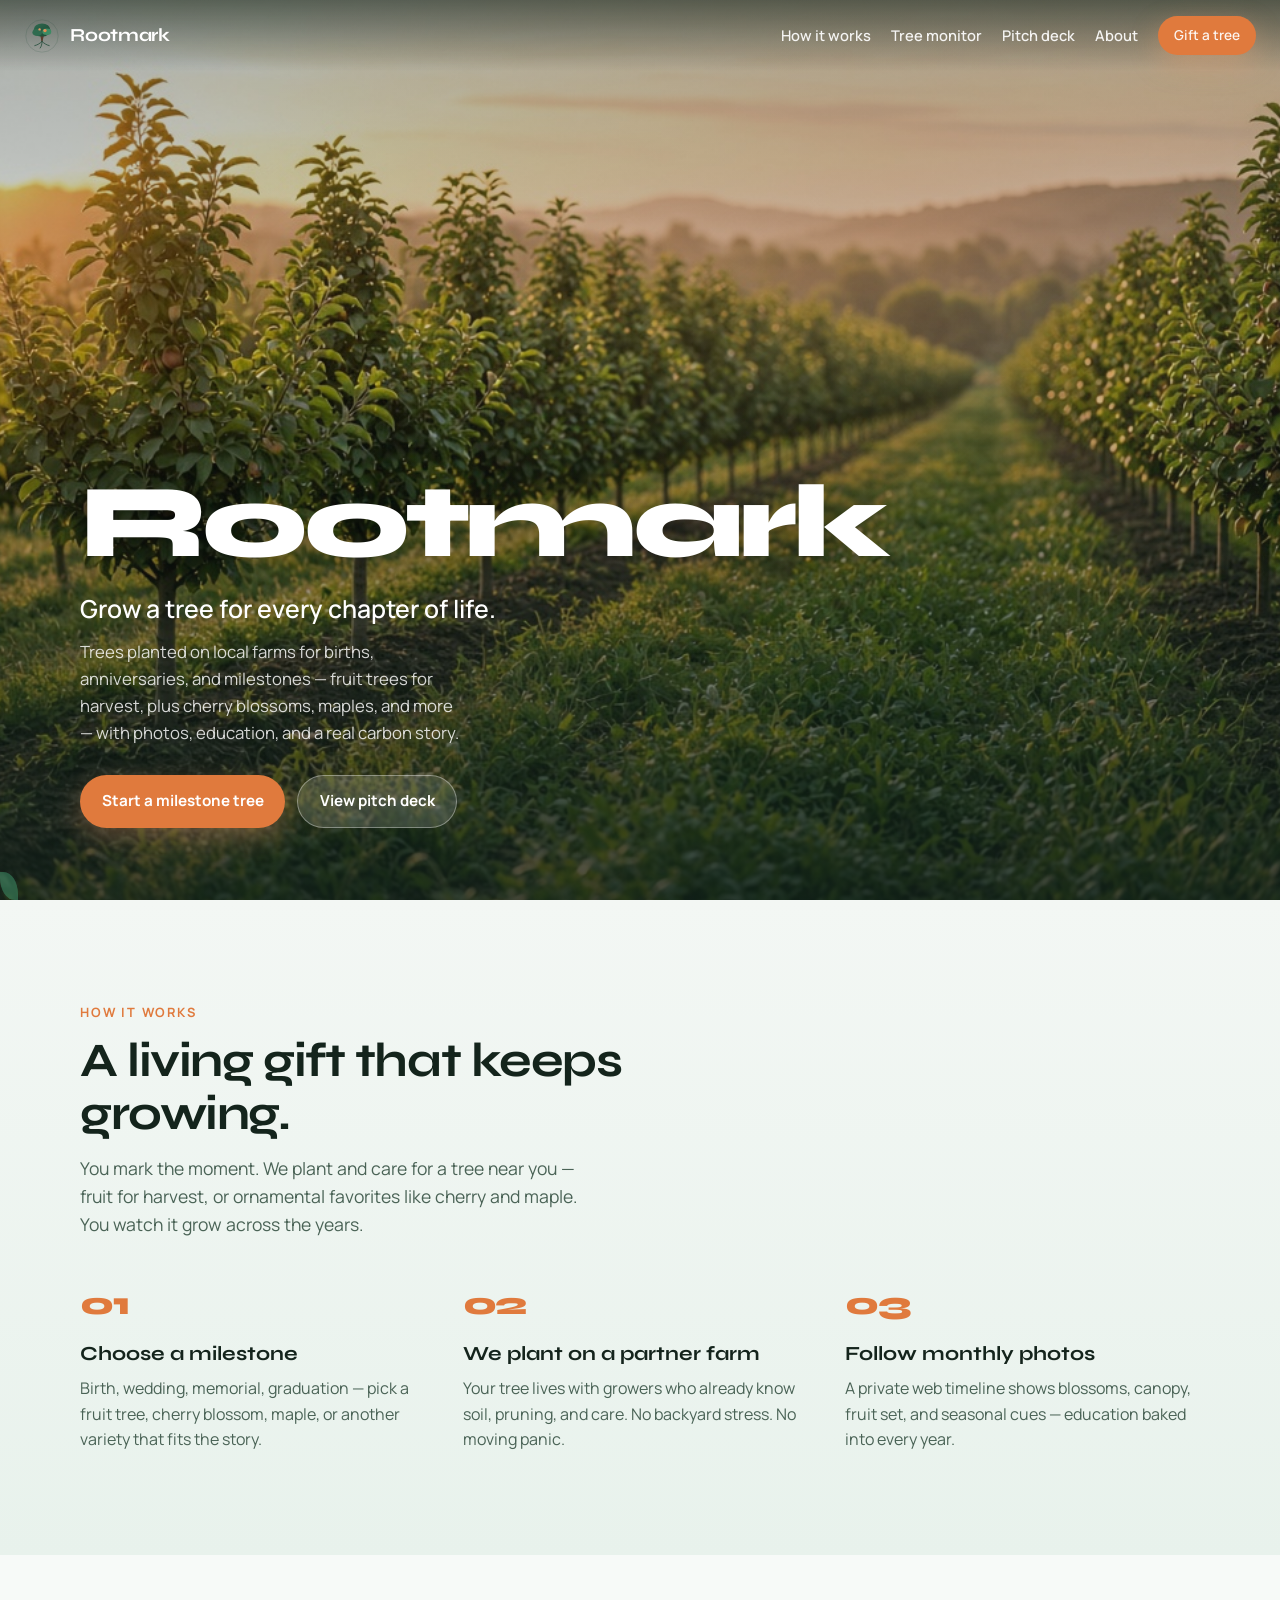
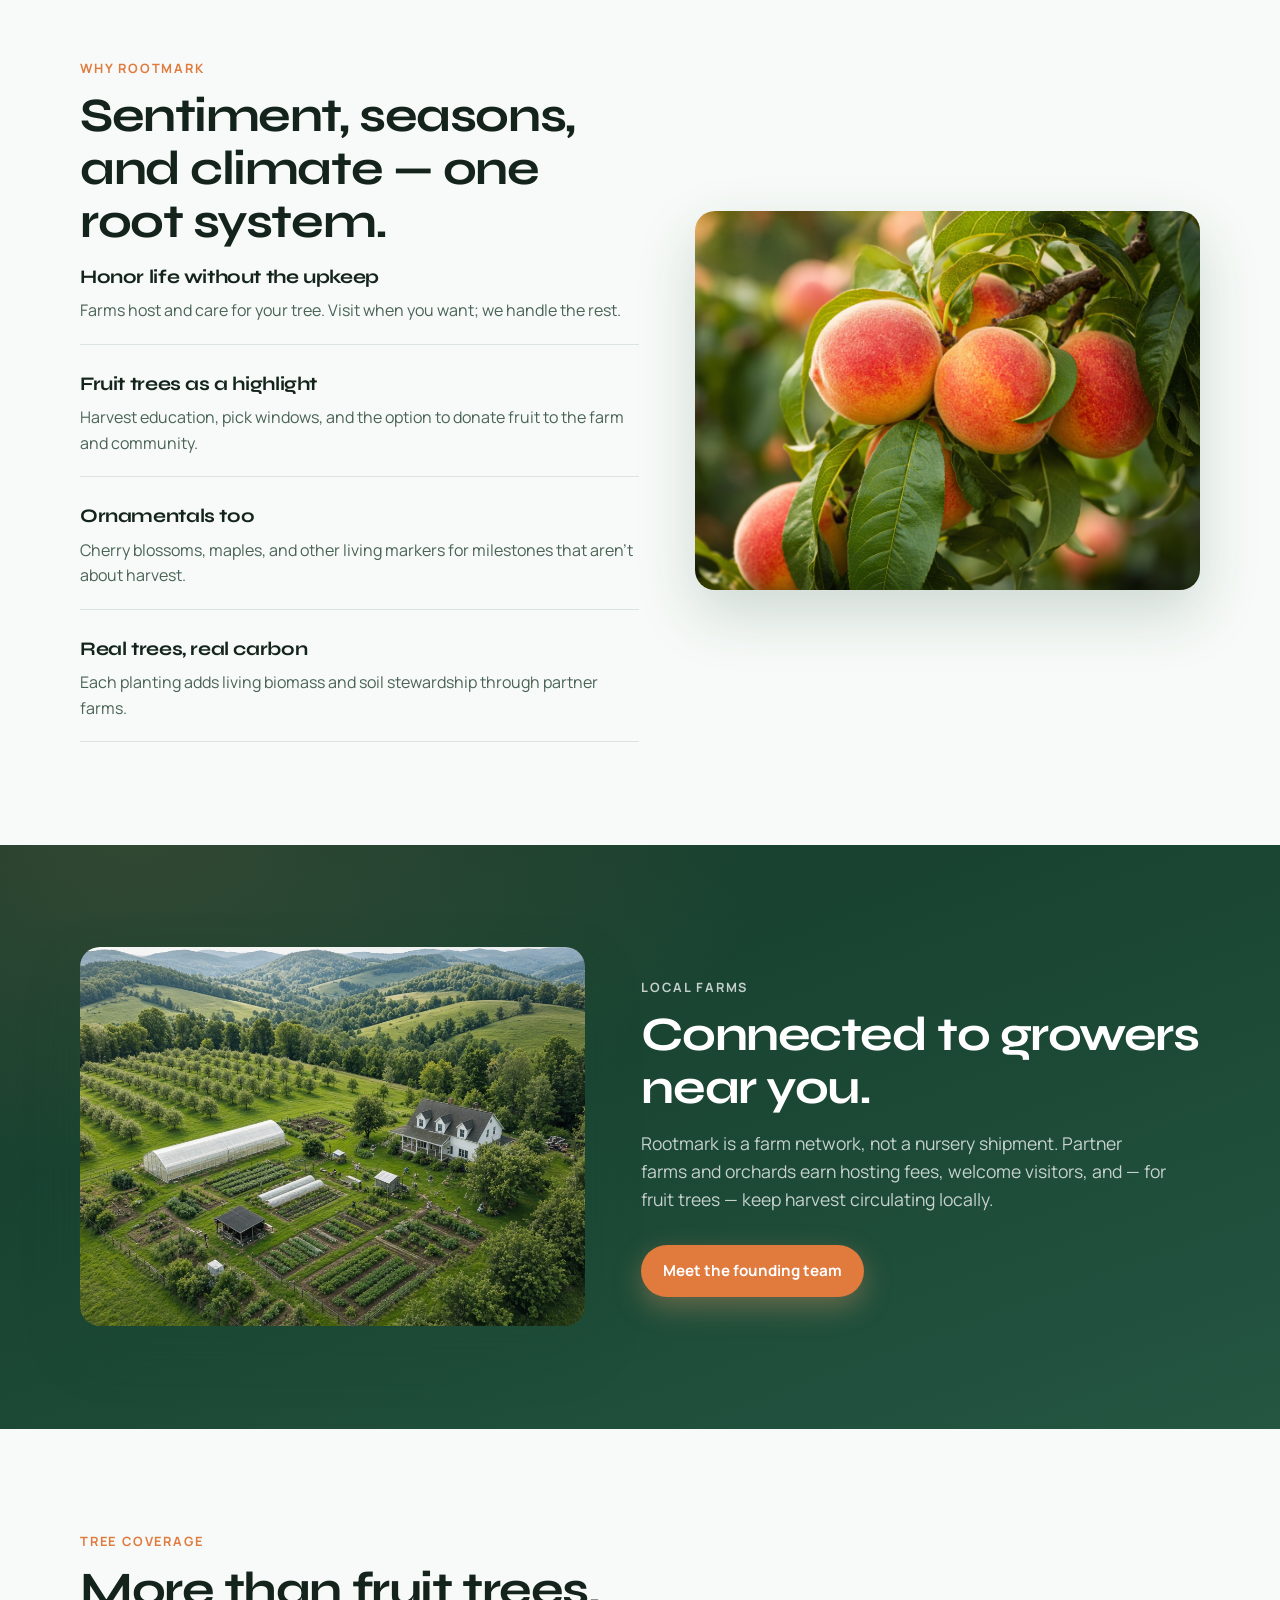
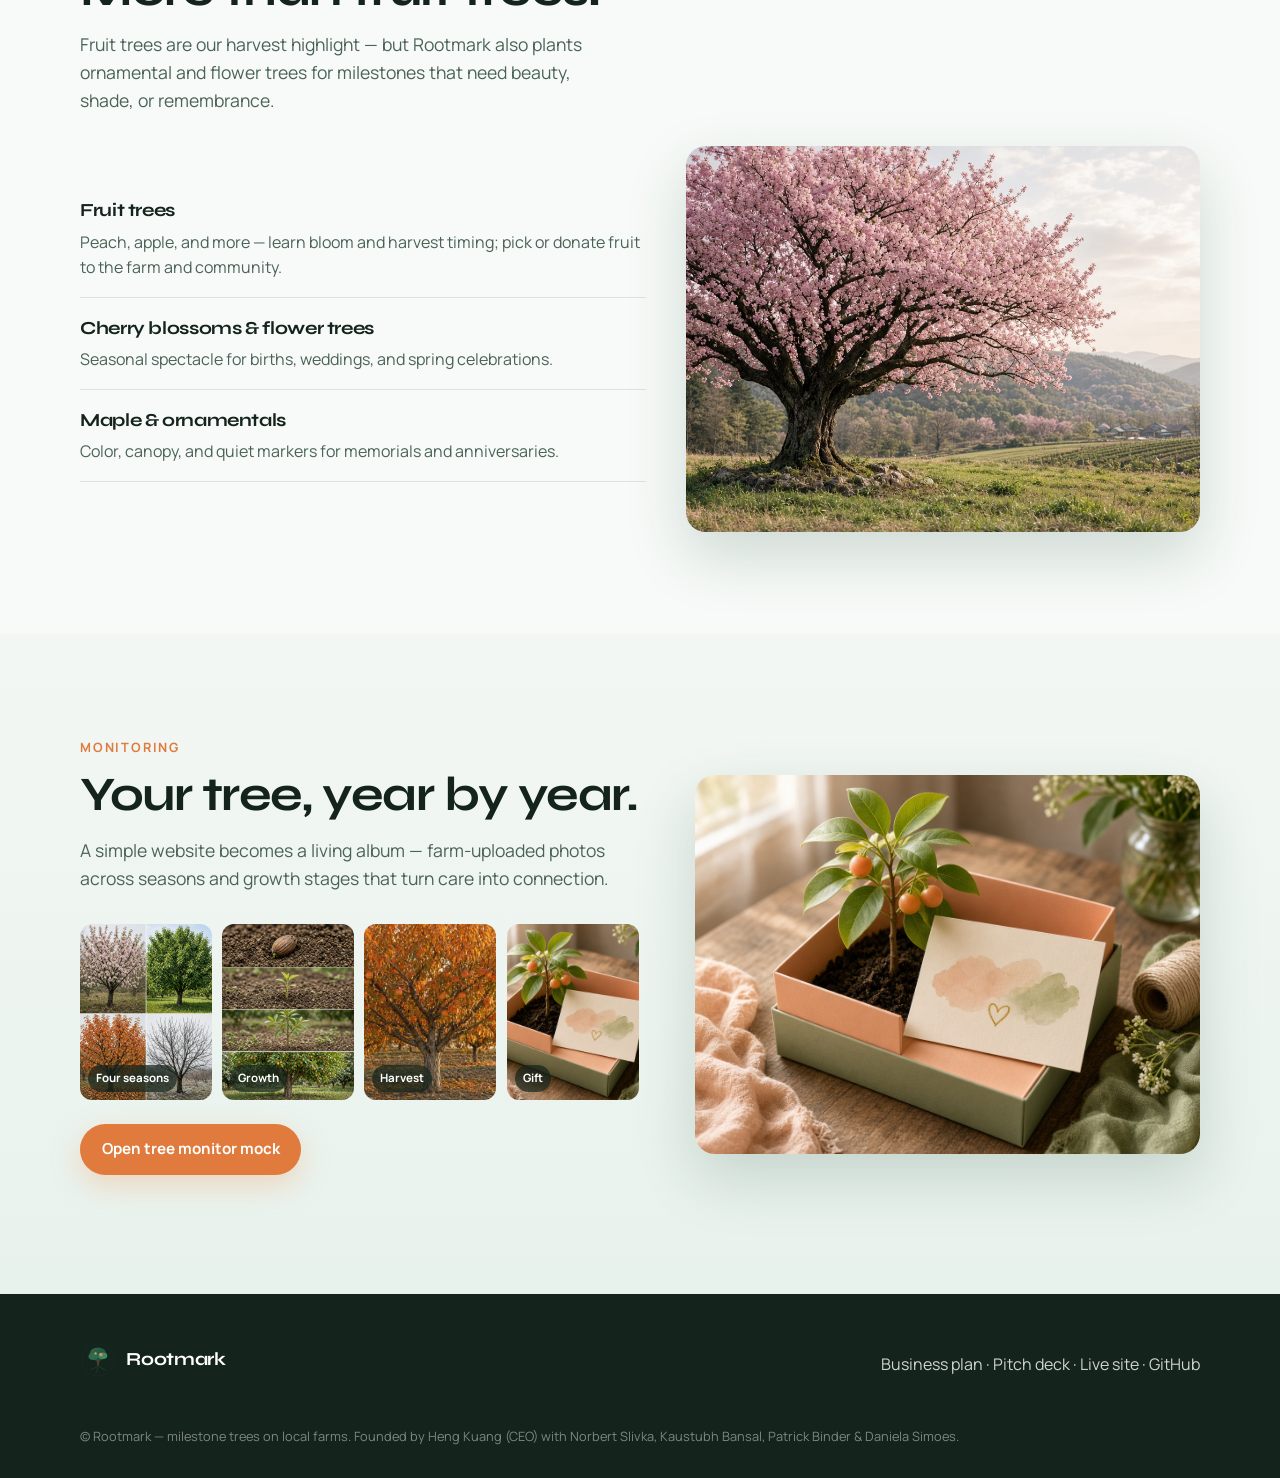
==== commit ec43dfac: "Expand monitoring years/seasons and tree coverage story Rename four-seasons collage, add growth-stag" ====
--- a/index.html
+++ b/index.html
@@ -4,7 +4,7 @@
   <meta charset="utf-8" />
   <meta name="viewport" content="width=device-width, initial-scale=1" />
   <title>Rootmark — Grow a tree for every chapter of life</title>
-  <meta name="description" content="Rootmark plants fruit trees on partner farms to honor life milestones. Watch them grow with monthly photos, learn the harvest, and support local farms." />
+  <meta name="description" content="Rootmark plants milestone trees on partner farms — fruit, cherry blossom, maple, and more. Watch them grow with photos, learn the seasons, and support local farms." />
   <link rel="icon" href="assets/favicon.svg" type="image/svg+xml" />
   <link rel="preconnect" href="https://fonts.googleapis.com" />
   <link rel="preconnect" href="https://fonts.gstatic.com" crossorigin />
@@ -37,7 +37,7 @@
       <div class="hero-content">
         <h1 class="hero-brand">Rootmark</h1>
         <p class="hero-line">Grow a tree for every chapter of life.</p>
-        <p class="hero-sub">Fruit trees planted on local farms for births, anniversaries, and milestones — with monthly photos, harvest education, and a real carbon story.</p>
+        <p class="hero-sub">Trees planted on local farms for births, anniversaries, and milestones — fruit trees for harvest, plus cherry blossoms, maples, and more — with photos, education, and a real carbon story.</p>
         <div class="hero-ctas">
           <a class="btn btn-primary" href="#gift">Start a milestone tree</a>
           <a class="btn btn-ghost" href="pitch/index.html">View pitch deck</a>
@@ -49,19 +49,19 @@
       <div class="section-inner">
         <p class="section-kicker">How it works</p>
         <h2>A living gift that keeps growing.</h2>
-        <p class="lead">You mark the moment. We plant and care for a fruit tree near you. You watch it grow — and optionally harvest or donate the fruit.</p>
+        <p class="lead">You mark the moment. We plant and care for a tree near you — fruit for harvest, or ornamental favorites like cherry and maple. You watch it grow across the years.</p>
         <div class="steps">
           <div class="step">
             <h3>Choose a milestone</h3>
-            <p>Birth, wedding, memorial, graduation — pick a fruit variety and a story to plant with it.</p>
+            <p>Birth, wedding, memorial, graduation — pick a fruit tree, cherry blossom, maple, or another variety that fits the story.</p>
           </div>
           <div class="step">
             <h3>We plant on a partner farm</h3>
-            <p>Your tree lives with growers who already know soil, pruning, and harvest. No backyard stress. No moving panic.</p>
+            <p>Your tree lives with growers who already know soil, pruning, and care. No backyard stress. No moving panic.</p>
           </div>
           <div class="step">
             <h3>Follow monthly photos</h3>
-            <p>A private web timeline shows blossoms, fruit set, and harvest cues — education baked into every season.</p>
+            <p>A private web timeline shows blossoms, canopy, fruit set, and seasonal cues — education baked into every year.</p>
           </div>
         </div>
       </div>
@@ -71,12 +71,12 @@
       <div class="section-inner split">
         <div class="copy">
           <p class="section-kicker">Why Rootmark</p>
-          <h2>Sentiment, harvest, and climate — one root system.</h2>
+          <h2>Sentiment, seasons, and climate — one root system.</h2>
           <ul class="feature-list">
             <li><strong>Honor life without the upkeep</strong><span>Farms host and care for your tree. Visit when you want; we handle the rest.</span></li>
-            <li><strong>Learn the fruit calendar</strong><span>Monthly photos come with notes on bloom, thinning, ripening, and when to pick.</span></li>
-            <li><strong>Keep fruit in the community</strong><span>Take a harvest share or donate to the farm and neighbors.</span></li>
-            <li><strong>Real trees, real carbon</strong><span>Each planting adds living biomass and soil stewardship through partner orchards.</span></li>
+            <li><strong>Fruit trees as a highlight</strong><span>Harvest education, pick windows, and the option to donate fruit to the farm and community.</span></li>
+            <li><strong>Ornamentals too</strong><span>Cherry blossoms, maples, and other living markers for milestones that aren’t about harvest.</span></li>
+            <li><strong>Real trees, real carbon</strong><span>Each planting adds living biomass and soil stewardship through partner farms.</span></li>
           </ul>
         </div>
         <div class="media-frame">
@@ -90,7 +90,7 @@
         <div class="copy">
           <p class="section-kicker">Local farms</p>
           <h2>Connected to growers near you.</h2>
-          <p class="lead">Rootmark is a farm network, not a nursery shipment. Partner orchards earn hosting fees, gain visitors, and keep fruit circulating locally.</p>
+          <p class="lead">Rootmark is a farm network, not a nursery shipment. Partner farms and orchards earn hosting fees, welcome visitors, and — for fruit trees — keep harvest circulating locally.</p>
           <a class="btn btn-primary" href="about.html">Meet the founding team</a>
         </div>
         <div class="media-frame">
@@ -99,23 +99,42 @@
       </div>
     </section>
 
+
+    <section class="section" id="trees">
+      <div class="section-inner">
+        <p class="section-kicker">Tree coverage</p>
+        <h2>More than fruit trees.</h2>
+        <p class="lead">Fruit trees are our harvest highlight — but Rootmark also plants ornamental and flower trees for milestones that need beauty, shade, or remembrance.</p>
+        <div class="tree-types">
+          <ul class="tree-type-list">
+            <li><strong>Fruit trees</strong><span>Peach, apple, and more — learn bloom and harvest timing; pick or donate fruit to the farm and community.</span></li>
+            <li><strong>Cherry blossoms &amp; flower trees</strong><span>Seasonal spectacle for births, weddings, and spring celebrations.</span></li>
+            <li><strong>Maple &amp; ornamentals</strong><span>Color, canopy, and quiet markers for memorials and anniversaries.</span></li>
+          </ul>
+          <div class="media-frame">
+            <img src="assets/images/tree-cherry-blossom.jpg" alt="Cherry blossom tree on a partner farm" />
+          </div>
+        </div>
+      </div>
+    </section>
+
     <section class="section band-mist" id="gift">
       <div class="section-inner split">
         <div class="copy">
           <p class="section-kicker">Monitoring</p>
-          <h2>Your tree, month by month.</h2>
-          <p class="lead">A simple website becomes a living album — farm-uploaded photos that turn care into connection.</p>
-          <div class="photo-strip" aria-label="Monthly photo concept">
+          <h2>Your tree, year by year.</h2>
+          <p class="lead">A simple website becomes a living album — farm-uploaded photos across seasons and growth stages that turn care into connection.</p>
+          <div class="photo-strip" aria-label="Monitoring collage concepts">
             <figure>
-              <img src="assets/images/tree-monthly-growth.jpg" alt="Tree growth stages" />
-              <figcaption>Spring</figcaption>
+              <img src="assets/images/tree-four-seasons.jpg" alt="Four seasons collage of the same tree" />
+              <figcaption>Four seasons</figcaption>
             </figure>
             <figure>
-              <img src="assets/images/hero-orchard.jpg" alt="Summer orchard" />
-              <figcaption>Summer</figcaption>
+              <img src="assets/images/tree-growth-stages.jpg" alt="Growth collage from seed to mature tree" />
+              <figcaption>Growth</figcaption>
             </figure>
             <figure>
-              <img src="assets/images/fruit-harvest.jpg" alt="Harvest season" />
+              <img src="assets/images/season-autumn-fruit.jpg" alt="Autumn fruit harvest" />
               <figcaption>Harvest</figcaption>
             </figure>
             <figure>
--- a/css/styles.css
+++ b/css/styles.css
@@ -117,3 +117,23 @@
 .month-note{color:var(--muted);font-size:.95rem}
 .monitor-shot{border-radius:1rem;overflow:hidden;max-width:420px;box-shadow:0 16px 40px rgba(26,70,51,.15)}
 .badge{display:inline-block;padding:.2rem .55rem;border-radius:999px;background:rgba(61,138,99,.15);color:var(--leaf);font-size:.75rem;font-weight:700}
+
+.year-rail{display:grid;gap:2.5rem;margin-top:2rem}
+.year-block{display:grid;gap:1.25rem;padding-top:1.5rem;border-top:2px solid rgba(26,70,51,.12)}
+.year-head{display:flex;flex-wrap:wrap;gap:.75rem 1.25rem;align-items:baseline}
+.year-head h3{font-family:var(--font-display);font-size:clamp(1.5rem,3vw,2rem);margin:0;letter-spacing:-.03em;color:var(--moss)}
+.year-tag{font-size:.75rem;font-weight:700;letter-spacing:.08em;text-transform:uppercase;color:var(--apricot)}
+.year-note{color:var(--muted);margin:0;max-width:52ch}
+.season-grid{display:grid;grid-template-columns:repeat(2,1fr);gap:.75rem}
+@media(min-width:800px){.season-grid{grid-template-columns:repeat(4,1fr)}}
+.season-grid figure{margin:0;border-radius:.85rem;overflow:hidden;position:relative;aspect-ratio:4/3;box-shadow:0 12px 32px rgba(26,70,51,.12)}
+.season-grid img{width:100%;height:100%;object-fit:cover}
+.season-grid figcaption{position:absolute;left:.5rem;bottom:.5rem;font-size:.72rem;font-weight:700;background:rgba(20,36,28,.72);color:#fff;padding:.25rem .55rem;border-radius:999px}
+.collage-wide{border-radius:1rem;overflow:hidden;max-width:520px;box-shadow:0 16px 40px rgba(26,70,51,.15)}
+.collage-wide img{width:100%;aspect-ratio:3/4;object-fit:cover;object-position:center top}
+.tree-types{display:grid;gap:1.5rem;margin-top:1.5rem}
+@media(min-width:800px){.tree-types{grid-template-columns:1.1fr 1fr;align-items:center;gap:2.5rem}}
+.tree-type-list{display:grid;gap:1rem;margin:0;padding:0;list-style:none}
+.tree-type-list li{padding-bottom:1rem;border-bottom:1px solid rgba(26,70,51,.12)}
+.tree-type-list strong{display:block;font-family:var(--font-display);font-size:1.15rem;letter-spacing:-.02em;margin-bottom:.25rem}
+.tree-type-list span{color:var(--muted)}
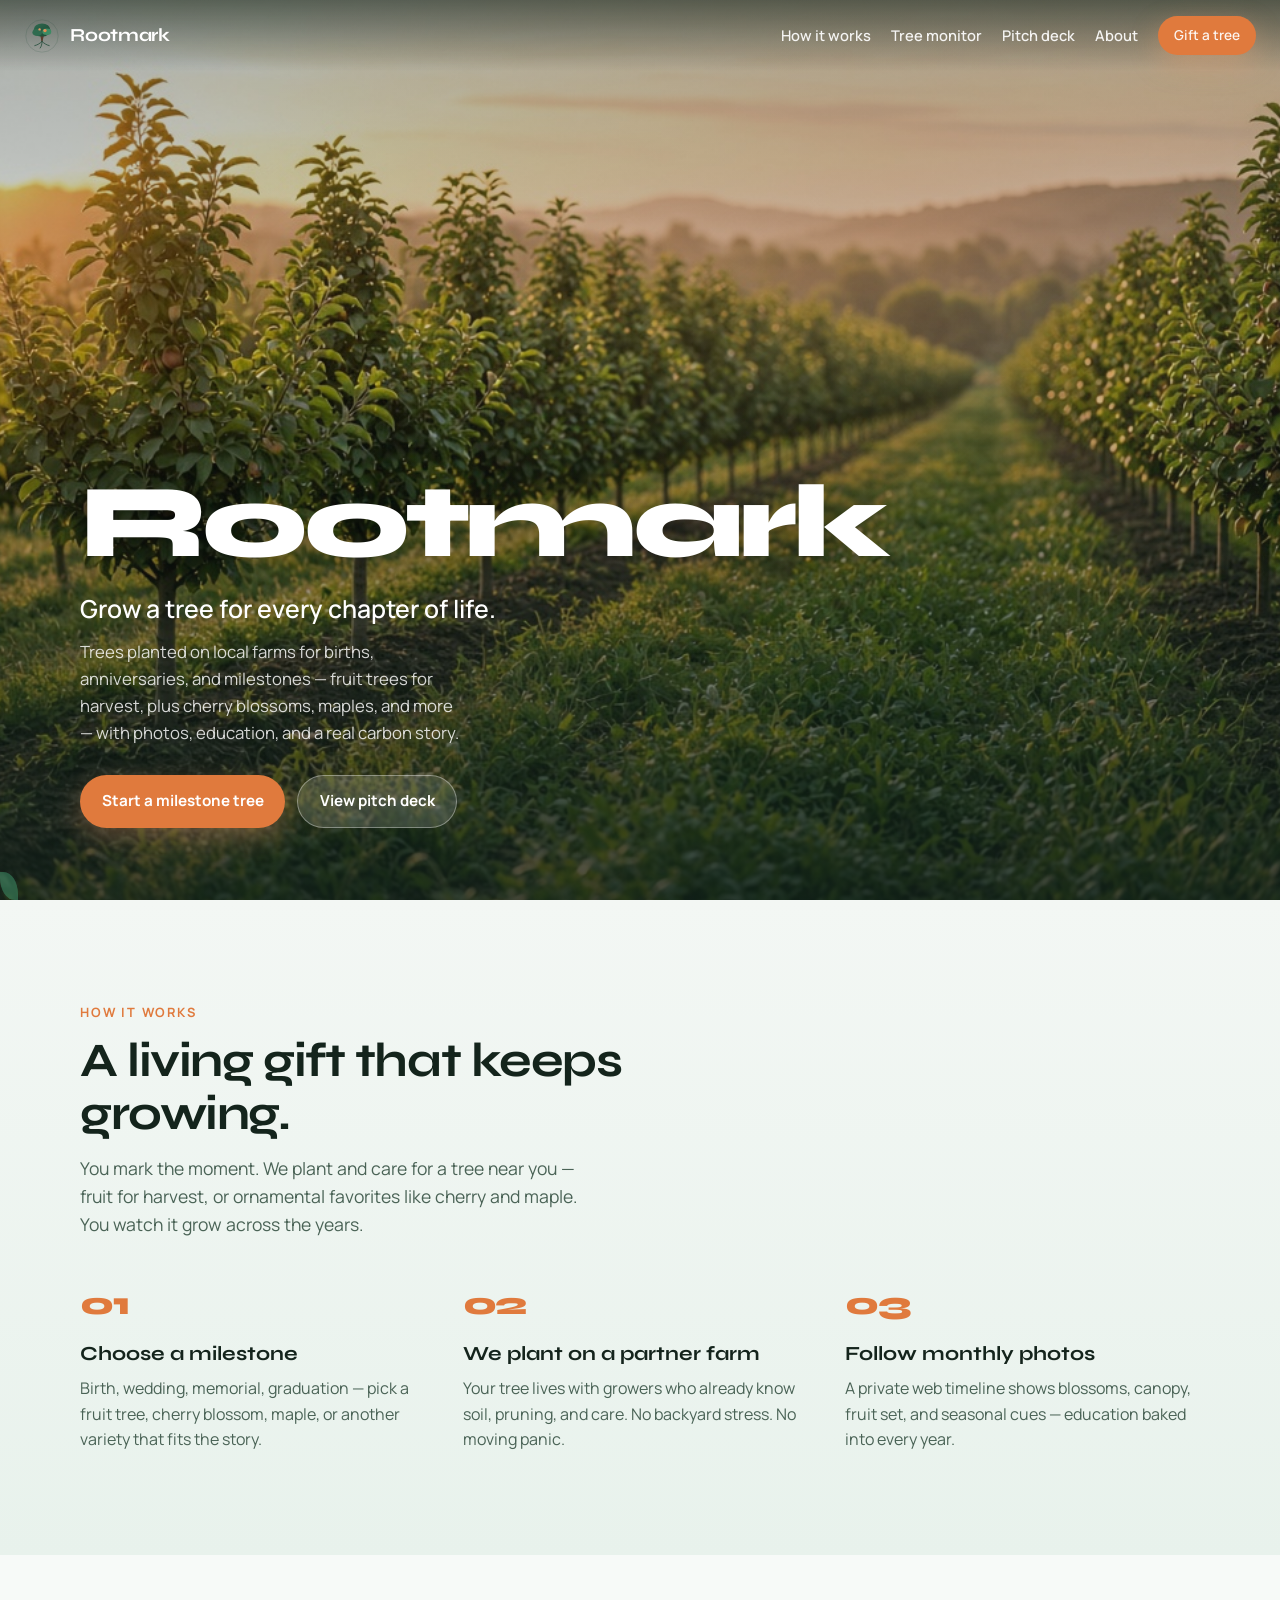
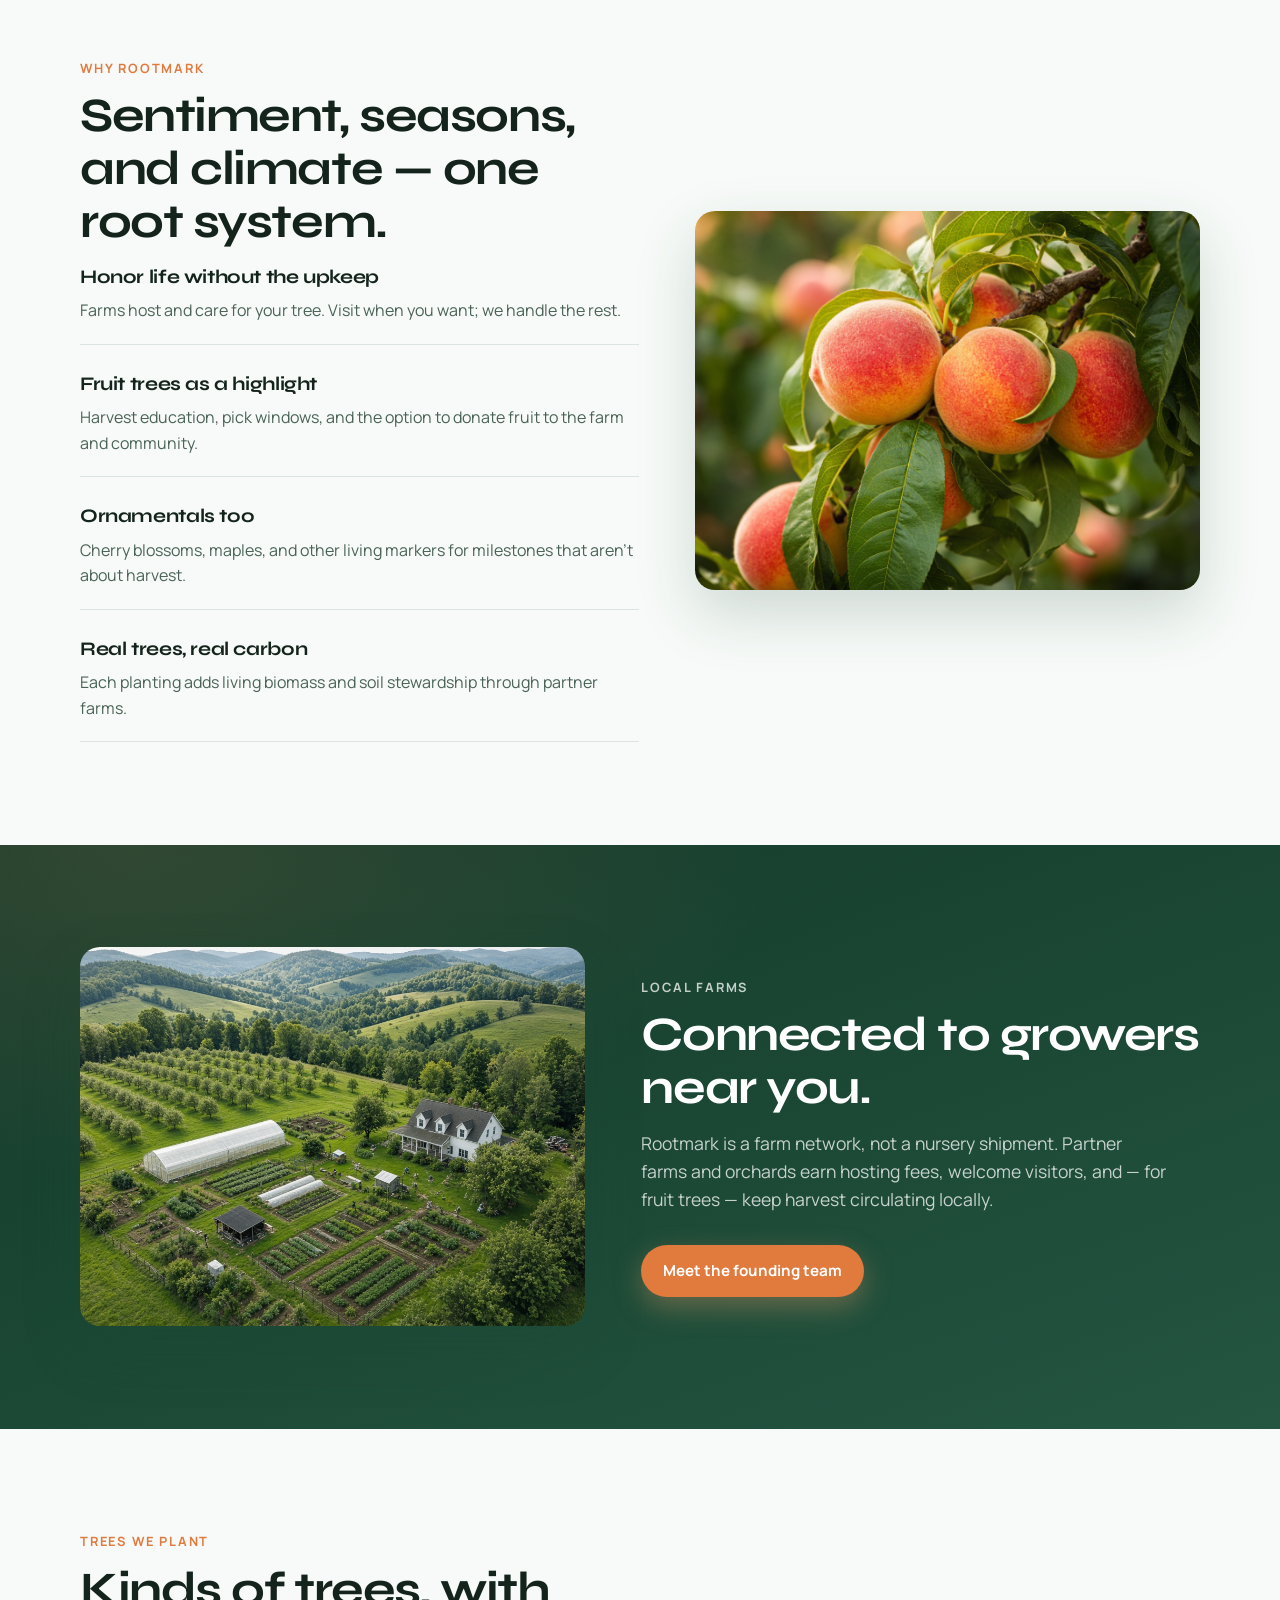
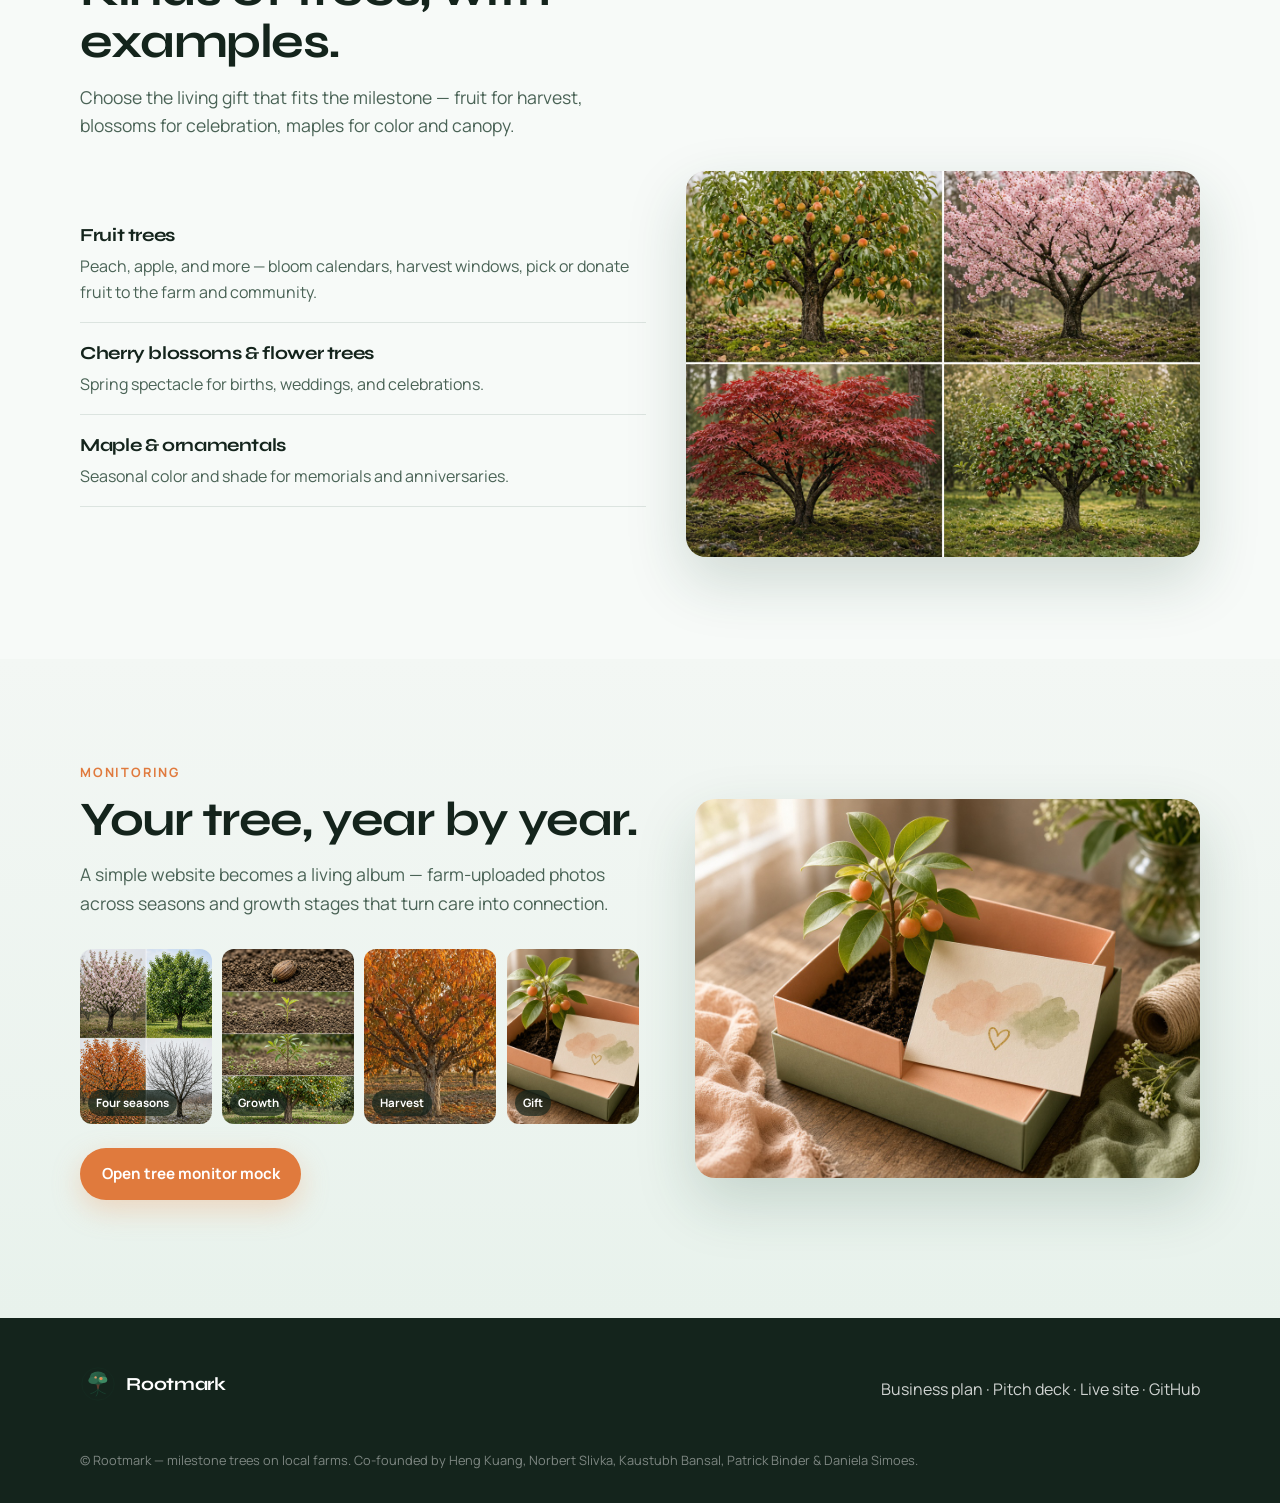
==== commit bb9eed41: "Unify peach monitor timeline; simplify tree kinds and titles Rewrite monitor as equal timeline steps" ====
--- a/index.html
+++ b/index.html
@@ -102,17 +102,17 @@
 
     <section class="section" id="trees">
       <div class="section-inner">
-        <p class="section-kicker">Tree coverage</p>
-        <h2>More than fruit trees.</h2>
-        <p class="lead">Fruit trees are our harvest highlight — but Rootmark also plants ornamental and flower trees for milestones that need beauty, shade, or remembrance.</p>
+        <p class="section-kicker">Trees we plant</p>
+        <h2>Kinds of trees, with examples.</h2>
+        <p class="lead">Choose the living gift that fits the milestone — fruit for harvest, blossoms for celebration, maples for color and canopy.</p>
         <div class="tree-types">
           <ul class="tree-type-list">
-            <li><strong>Fruit trees</strong><span>Peach, apple, and more — learn bloom and harvest timing; pick or donate fruit to the farm and community.</span></li>
-            <li><strong>Cherry blossoms &amp; flower trees</strong><span>Seasonal spectacle for births, weddings, and spring celebrations.</span></li>
-            <li><strong>Maple &amp; ornamentals</strong><span>Color, canopy, and quiet markers for memorials and anniversaries.</span></li>
+            <li><strong>Fruit trees</strong><span>Peach, apple, and more — bloom calendars, harvest windows, pick or donate fruit to the farm and community.</span></li>
+            <li><strong>Cherry blossoms &amp; flower trees</strong><span>Spring spectacle for births, weddings, and celebrations.</span></li>
+            <li><strong>Maple &amp; ornamentals</strong><span>Seasonal color and shade for memorials and anniversaries.</span></li>
           </ul>
           <div class="media-frame">
-            <img src="assets/images/tree-cherry-blossom.jpg" alt="Cherry blossom tree on a partner farm" />
+            <img src="assets/images/tree-types-collage.jpg" alt="Collage of peach, cherry blossom, maple, and apple trees" />
           </div>
         </div>
       </div>
@@ -160,7 +160,7 @@
         <a href="https://heng-kuang-venturo.github.io/rootmark/">Live site</a> ·
         <a href="https://github.com/heng-kuang-venturo/rootmark">GitHub</a>
       </div>
-      <small>© Rootmark — milestone trees on local farms. Founded by Heng Kuang (CEO) with Norbert Slivka, Kaustubh Bansal, Patrick Binder &amp; Daniela Simoes.</small>
+      <small>© Rootmark — milestone trees on local farms. Co-founded by Heng Kuang, Norbert Slivka, Kaustubh Bansal, Patrick Binder &amp; Daniela Simoes.</small>
     </div>
   </footer>
   <script src="js/main.js"></script>
--- a/css/styles.css
+++ b/css/styles.css
@@ -137,3 +137,12 @@
 .tree-type-list li{padding-bottom:1rem;border-bottom:1px solid rgba(26,70,51,.12)}
 .tree-type-list strong{display:block;font-family:var(--font-display);font-size:1.15rem;letter-spacing:-.02em;margin-bottom:.25rem}
 .tree-type-list span{color:var(--muted)}
+
+.tl{display:grid;gap:2rem;margin-top:2rem}
+.tl-step{display:grid;gap:.85rem;padding-bottom:2rem;border-bottom:1px solid rgba(26,70,51,.12)}
+.tl-step:last-child{border-bottom:0;padding-bottom:0}
+.tl-step h3{font-family:var(--font-display);font-size:clamp(1.35rem,2.8vw,1.75rem);margin:0;letter-spacing:-.03em;color:var(--moss)}
+.tl-step p{margin:0;color:var(--muted);max-width:52ch}
+.tl-shot{width:100%;max-width:480px;border-radius:1rem;overflow:hidden;box-shadow:0 16px 40px rgba(26,70,51,.15);aspect-ratio:4/3;background:var(--mist)}
+.tl-shot img{width:100%;height:100%;object-fit:cover;display:block}
+.media-frame img{aspect-ratio:4/3;object-fit:cover}
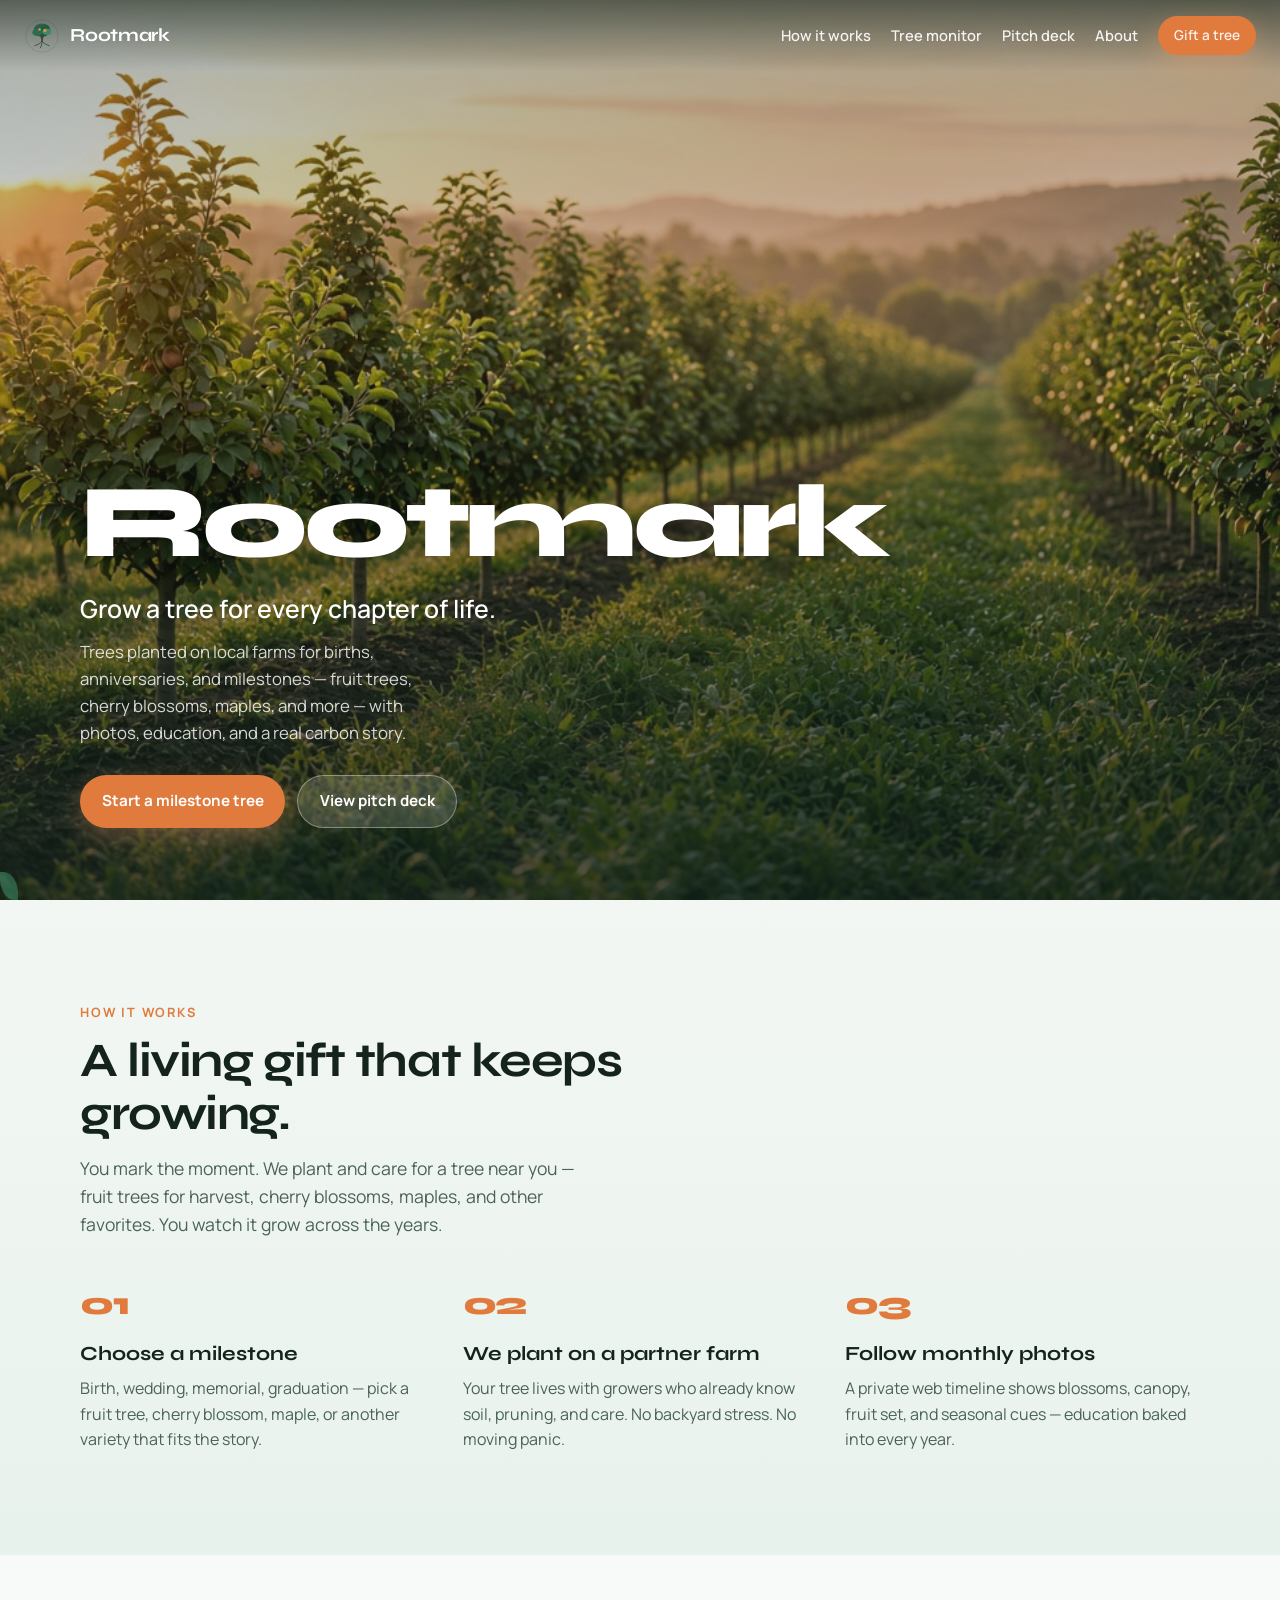
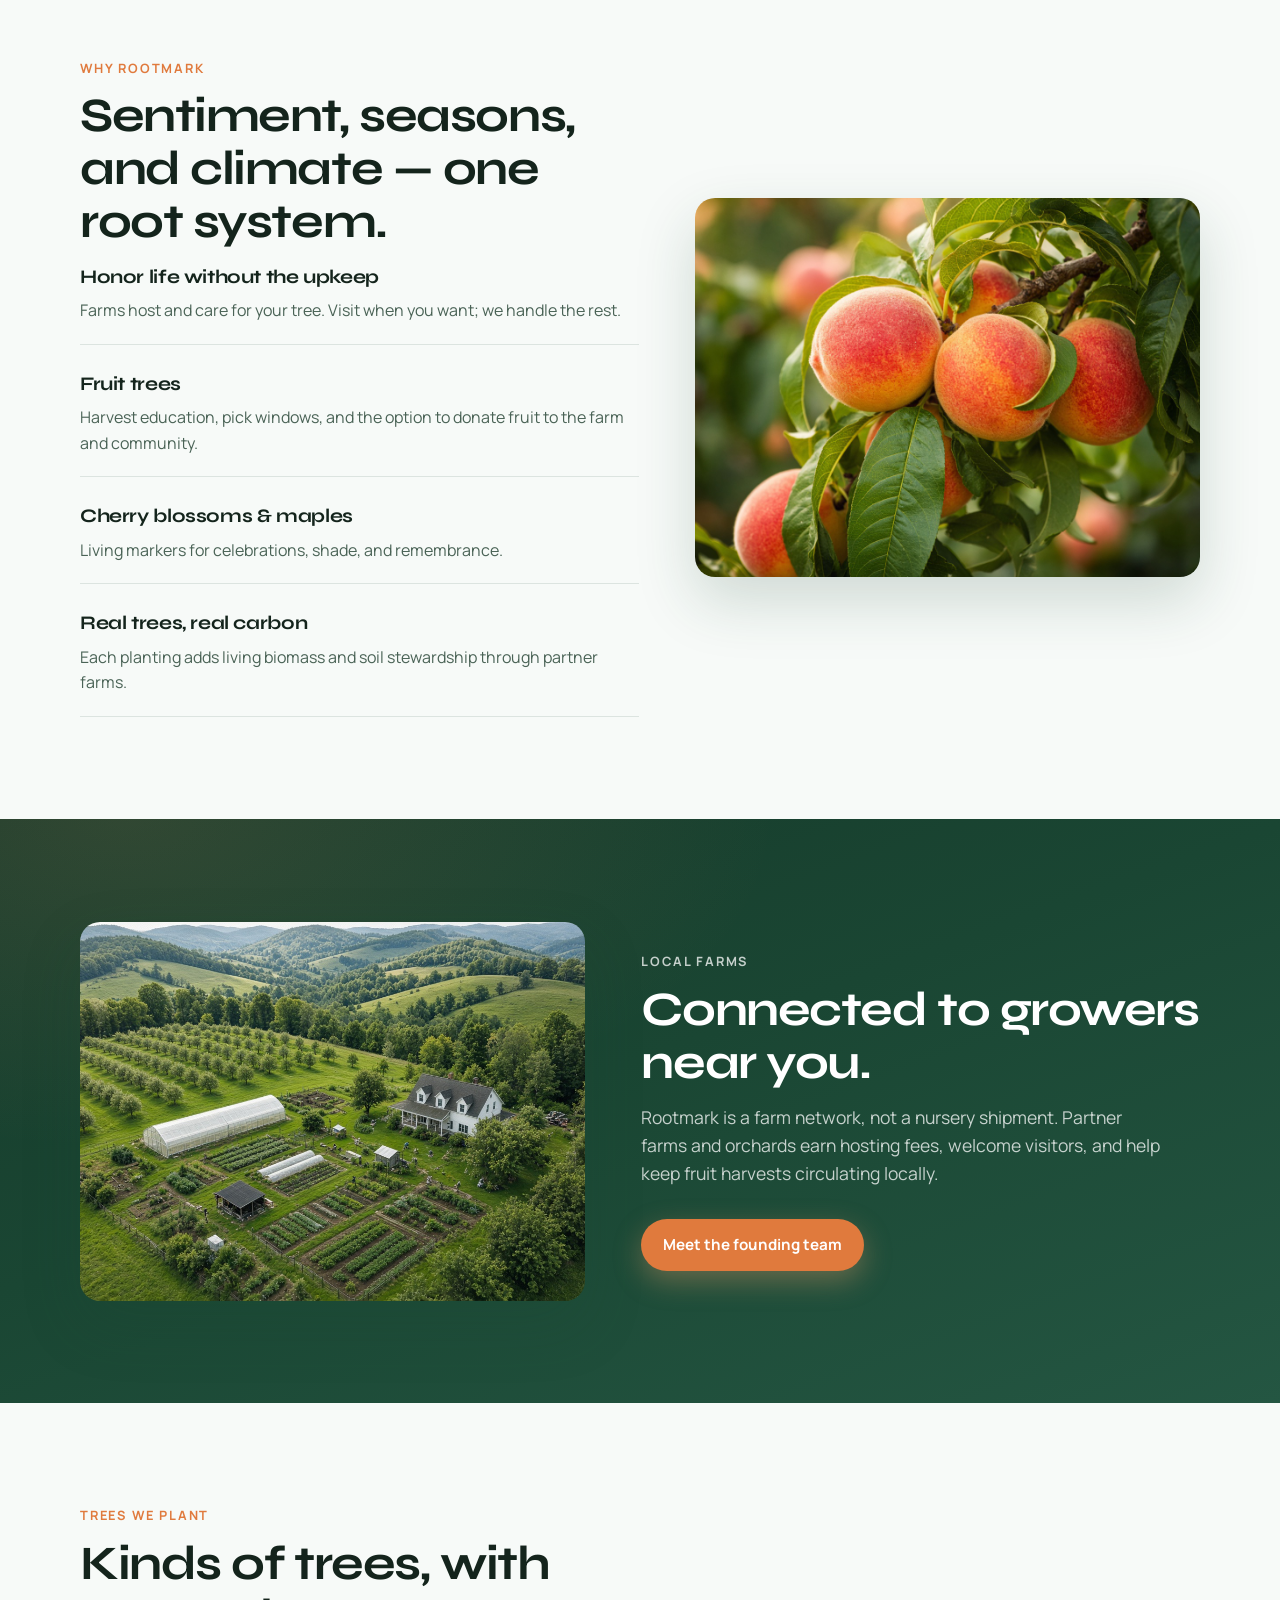
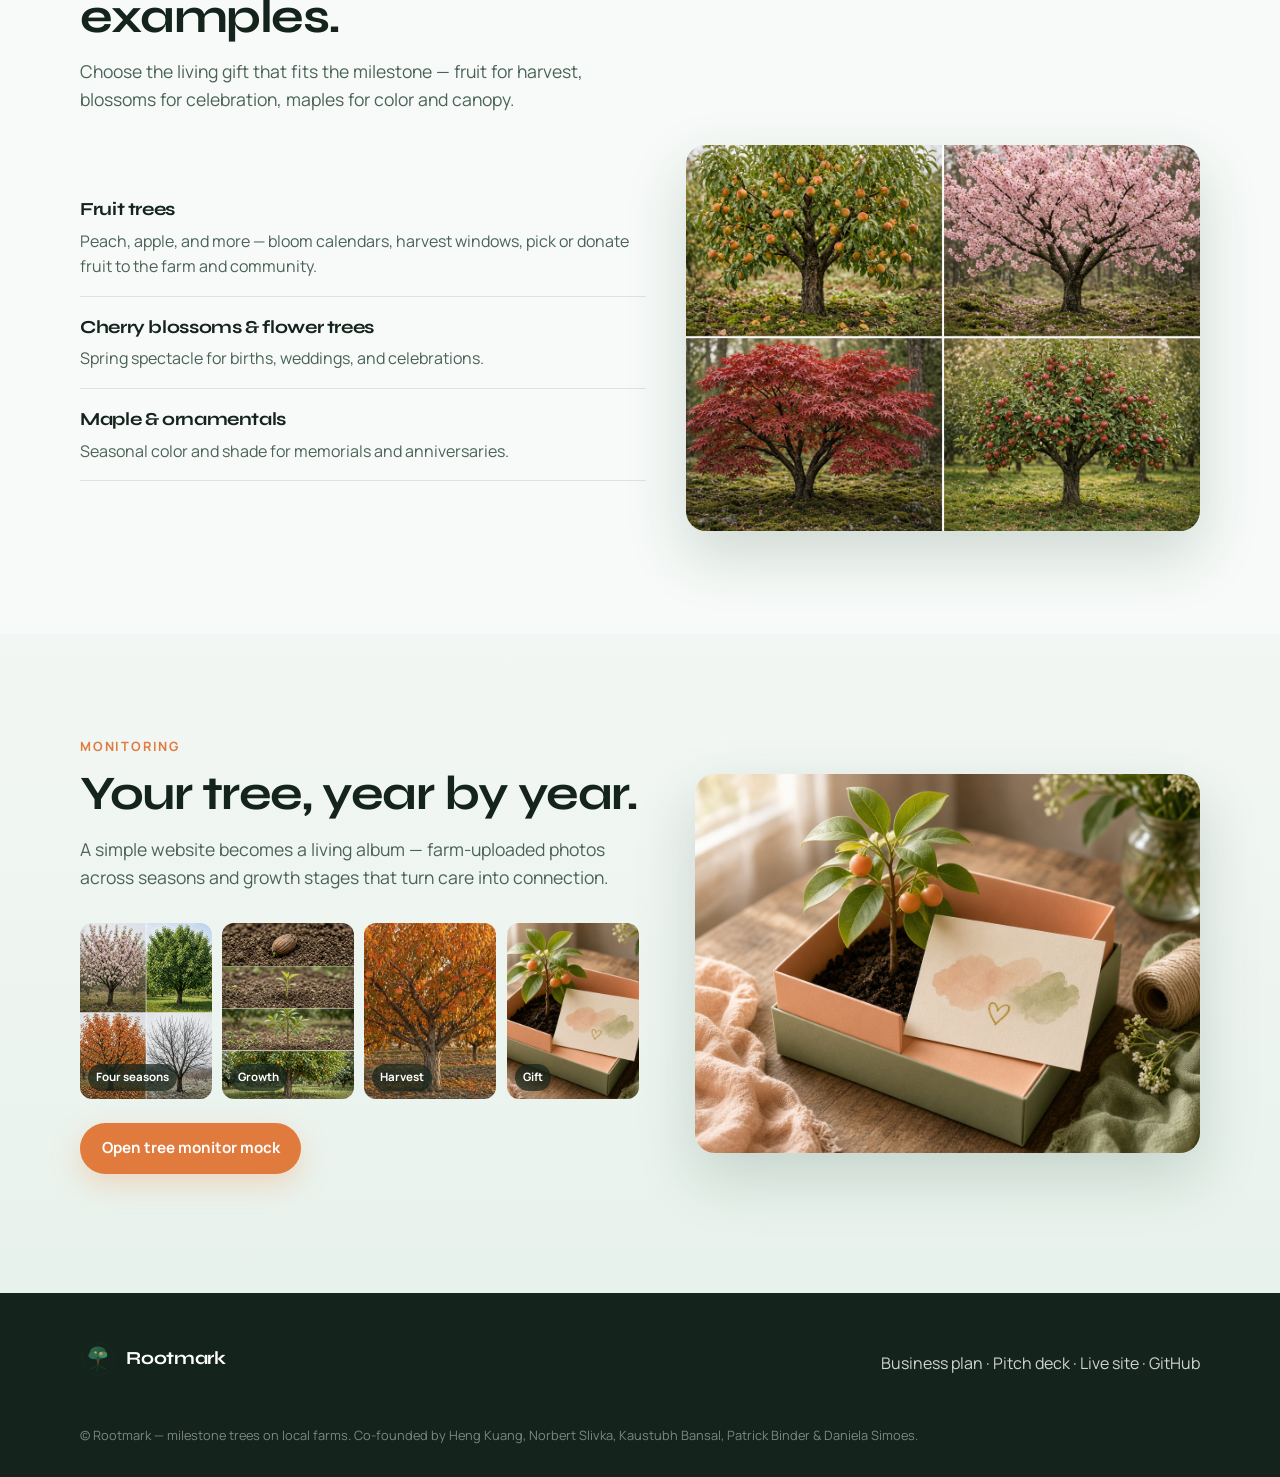
==== commit eb2063bd: "Proofread copy: fruit trees phrasing and terminology consistency Fix awkward “peach and fruit trees”" ====
--- a/index.html
+++ b/index.html
@@ -37,7 +37,7 @@
       <div class="hero-content">
         <h1 class="hero-brand">Rootmark</h1>
         <p class="hero-line">Grow a tree for every chapter of life.</p>
-        <p class="hero-sub">Trees planted on local farms for births, anniversaries, and milestones — fruit trees for harvest, plus cherry blossoms, maples, and more — with photos, education, and a real carbon story.</p>
+        <p class="hero-sub">Trees planted on local farms for births, anniversaries, and milestones — fruit trees, cherry blossoms, maples, and more — with photos, education, and a real carbon story.</p>
         <div class="hero-ctas">
           <a class="btn btn-primary" href="#gift">Start a milestone tree</a>
           <a class="btn btn-ghost" href="pitch/index.html">View pitch deck</a>
@@ -49,7 +49,7 @@
       <div class="section-inner">
         <p class="section-kicker">How it works</p>
         <h2>A living gift that keeps growing.</h2>
-        <p class="lead">You mark the moment. We plant and care for a tree near you — fruit for harvest, or ornamental favorites like cherry and maple. You watch it grow across the years.</p>
+        <p class="lead">You mark the moment. We plant and care for a tree near you — fruit trees for harvest, cherry blossoms, maples, and other favorites. You watch it grow across the years.</p>
         <div class="steps">
           <div class="step">
             <h3>Choose a milestone</h3>
@@ -74,8 +74,8 @@
           <h2>Sentiment, seasons, and climate — one root system.</h2>
           <ul class="feature-list">
             <li><strong>Honor life without the upkeep</strong><span>Farms host and care for your tree. Visit when you want; we handle the rest.</span></li>
-            <li><strong>Fruit trees as a highlight</strong><span>Harvest education, pick windows, and the option to donate fruit to the farm and community.</span></li>
-            <li><strong>Ornamentals too</strong><span>Cherry blossoms, maples, and other living markers for milestones that aren’t about harvest.</span></li>
+            <li><strong>Fruit trees</strong><span>Harvest education, pick windows, and the option to donate fruit to the farm and community.</span></li>
+            <li><strong>Cherry blossoms &amp; maples</strong><span>Living markers for celebrations, shade, and remembrance.</span></li>
             <li><strong>Real trees, real carbon</strong><span>Each planting adds living biomass and soil stewardship through partner farms.</span></li>
           </ul>
         </div>
@@ -90,7 +90,7 @@
         <div class="copy">
           <p class="section-kicker">Local farms</p>
           <h2>Connected to growers near you.</h2>
-          <p class="lead">Rootmark is a farm network, not a nursery shipment. Partner farms and orchards earn hosting fees, welcome visitors, and — for fruit trees — keep harvest circulating locally.</p>
+          <p class="lead">Rootmark is a farm network, not a nursery shipment. Partner farms and orchards earn hosting fees, welcome visitors, and help keep fruit harvests circulating locally.</p>
           <a class="btn btn-primary" href="about.html">Meet the founding team</a>
         </div>
         <div class="media-frame">
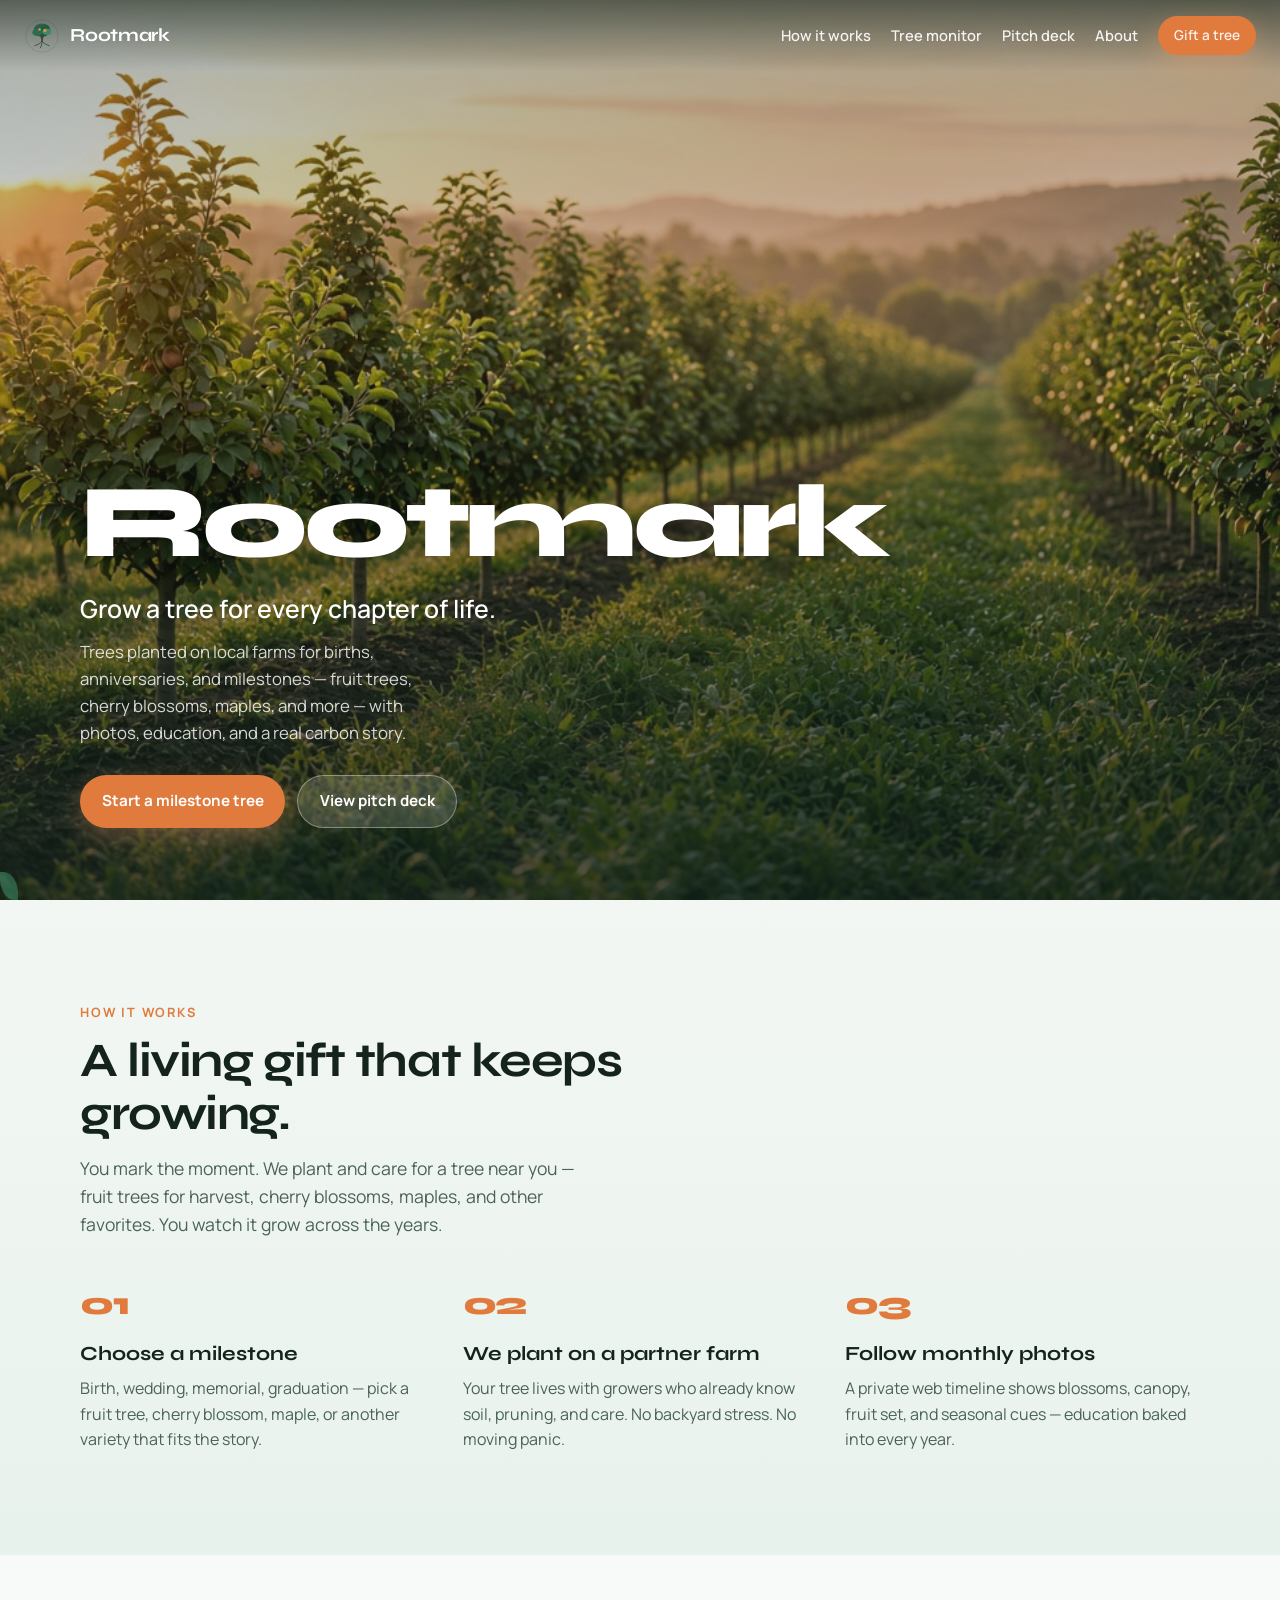
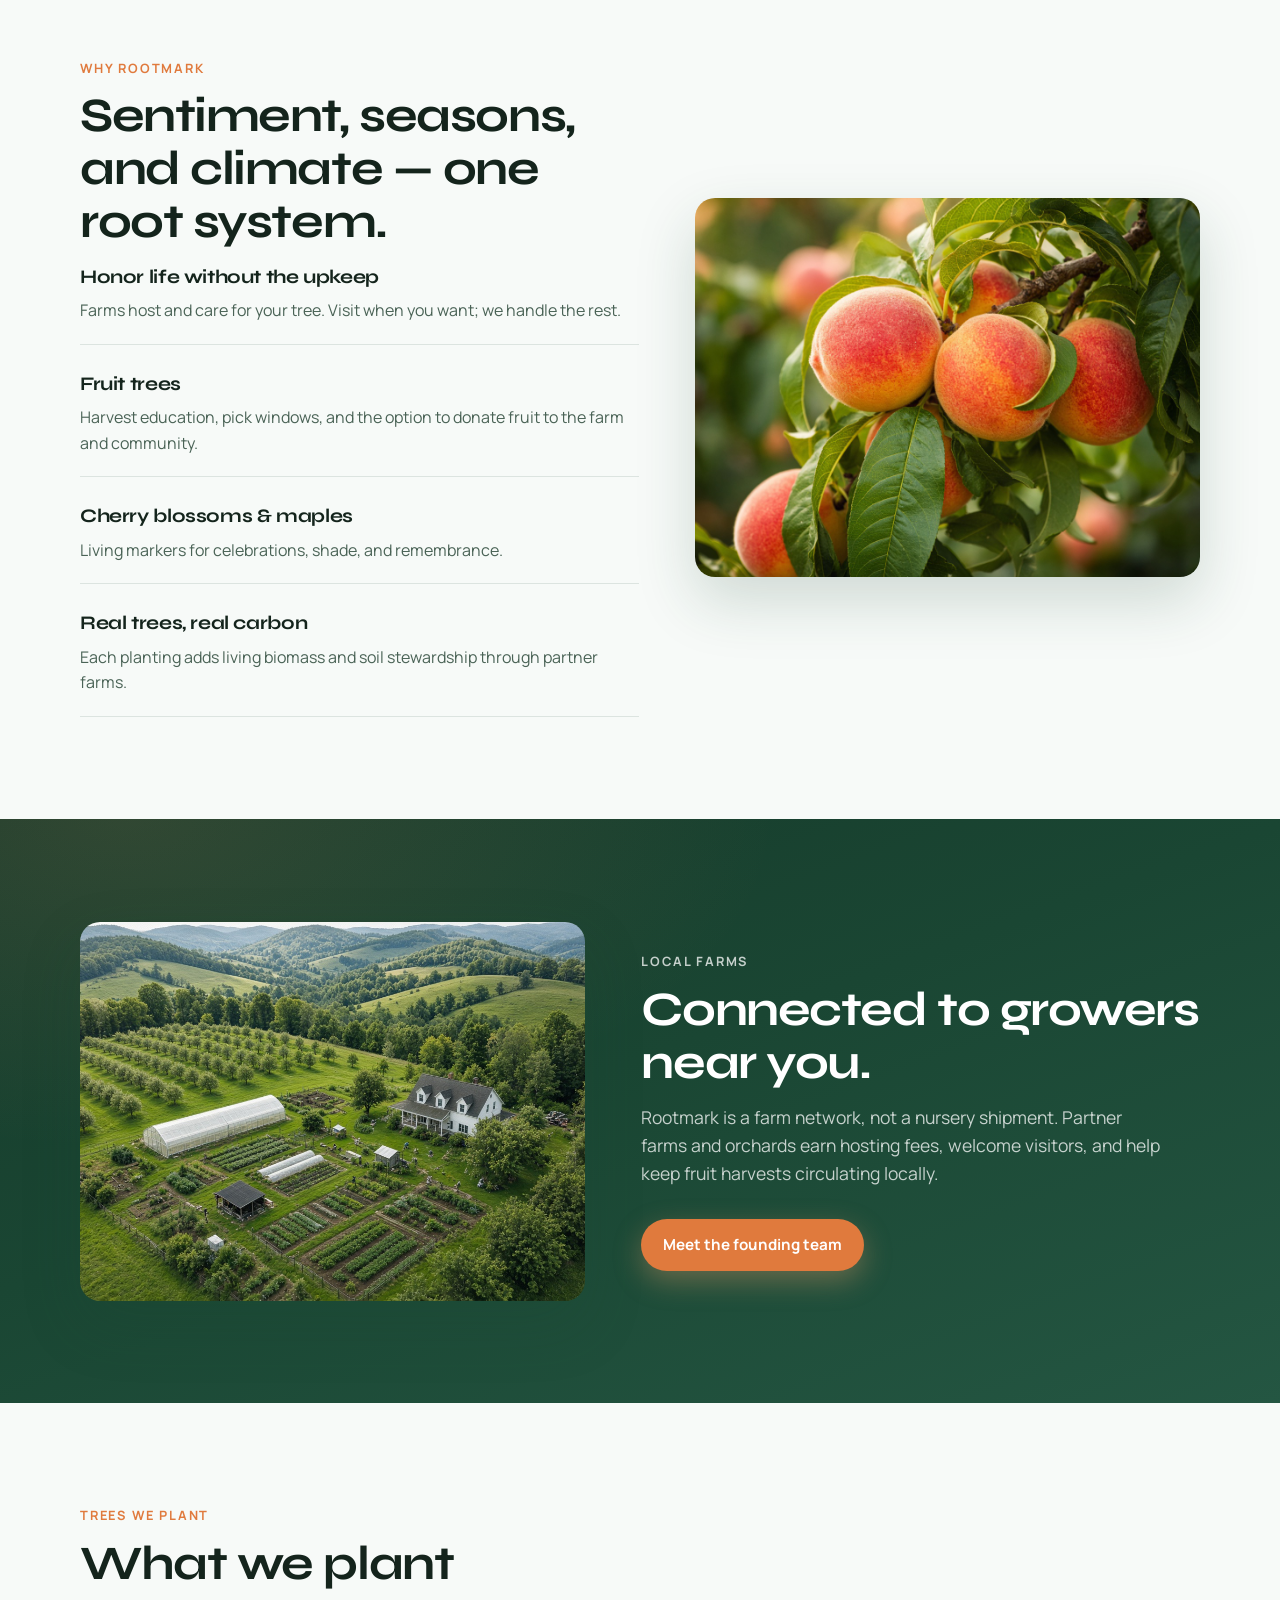
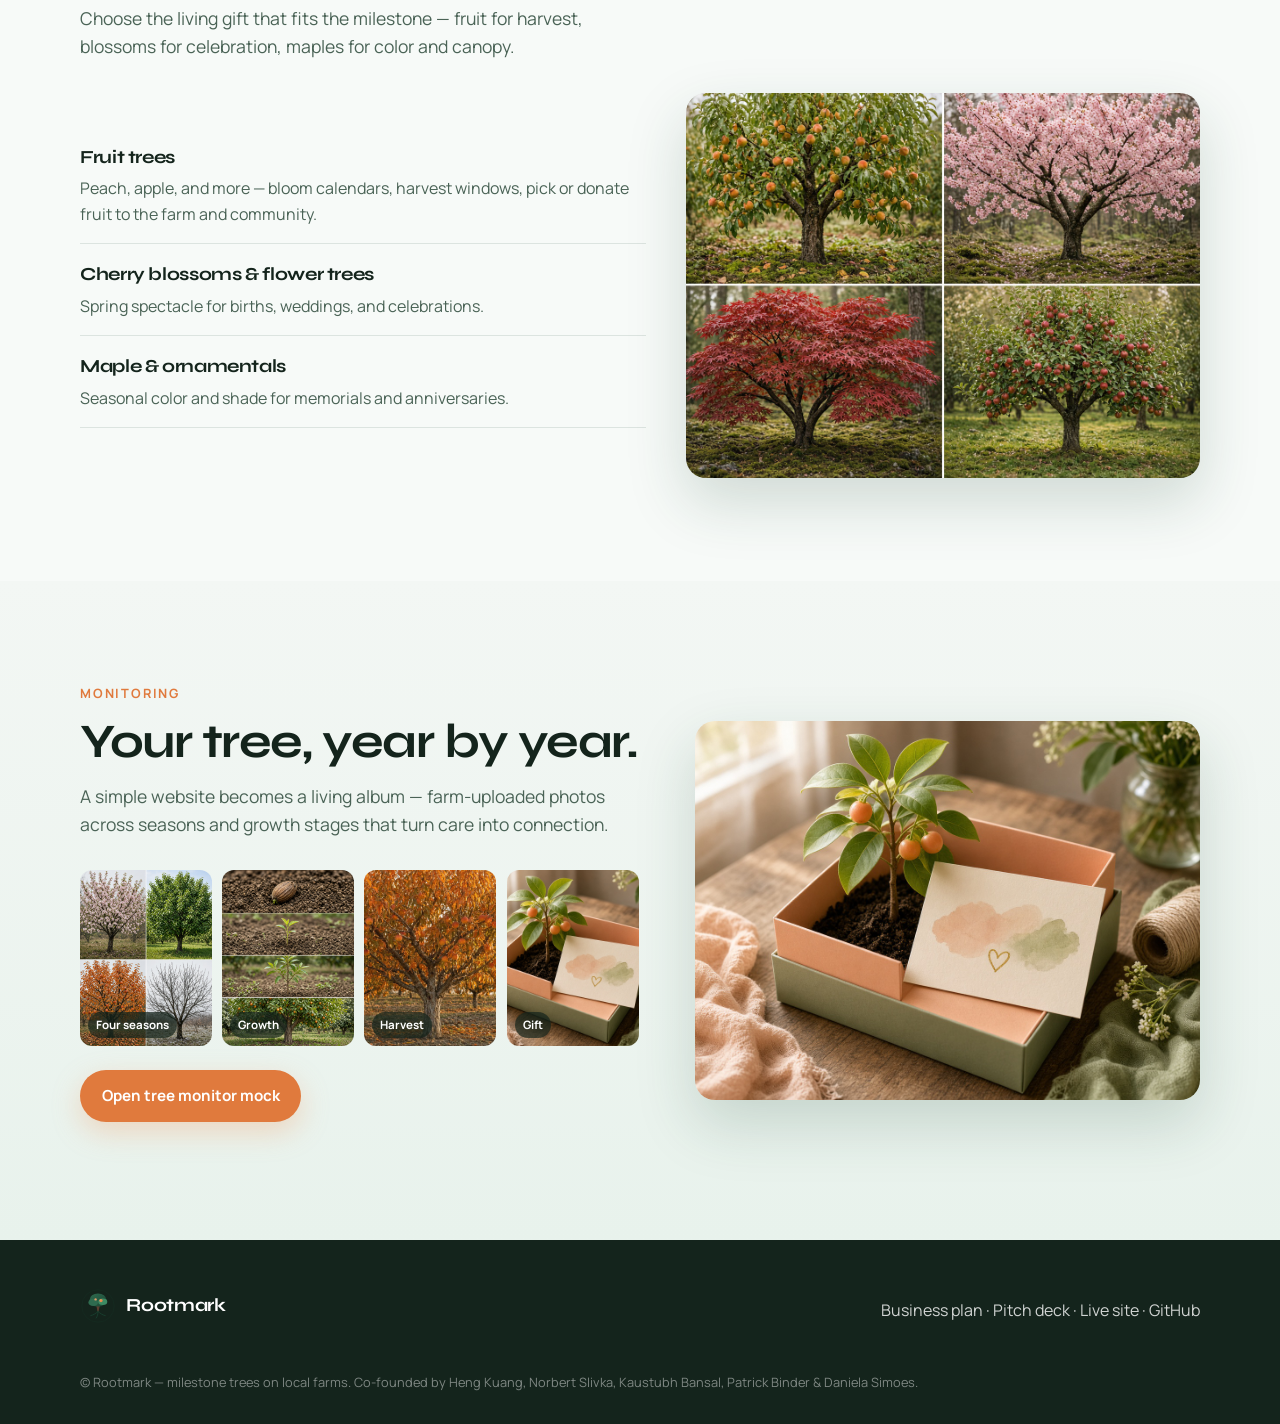
==== commit 1999bf28: "Rename trees section heading to “What we plant” Replace the awkward “Kinds of trees, with examples.”" ====
--- a/index.html
+++ b/index.html
@@ -103,7 +103,7 @@
     <section class="section" id="trees">
       <div class="section-inner">
         <p class="section-kicker">Trees we plant</p>
-        <h2>Kinds of trees, with examples.</h2>
+        <h2>What we plant</h2>
         <p class="lead">Choose the living gift that fits the milestone — fruit for harvest, blossoms for celebration, maples for color and canopy.</p>
         <div class="tree-types">
           <ul class="tree-type-list">
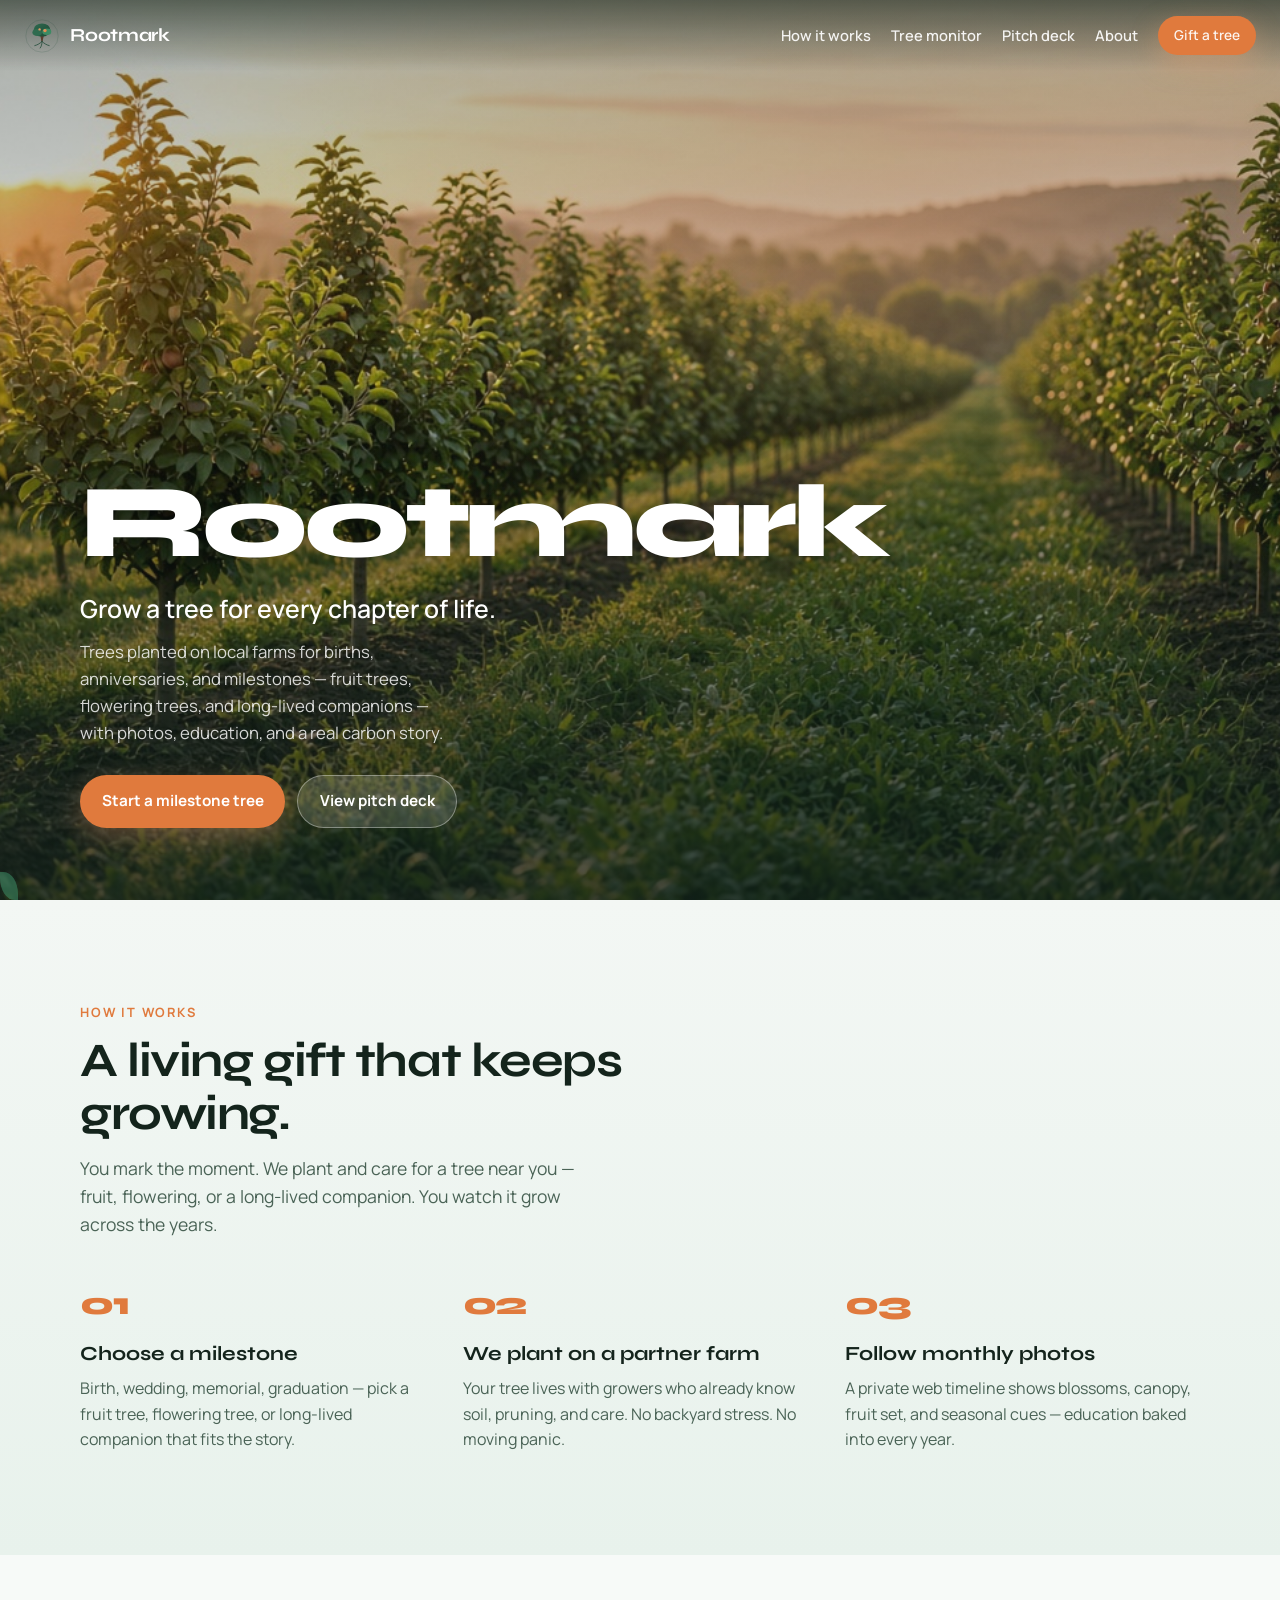
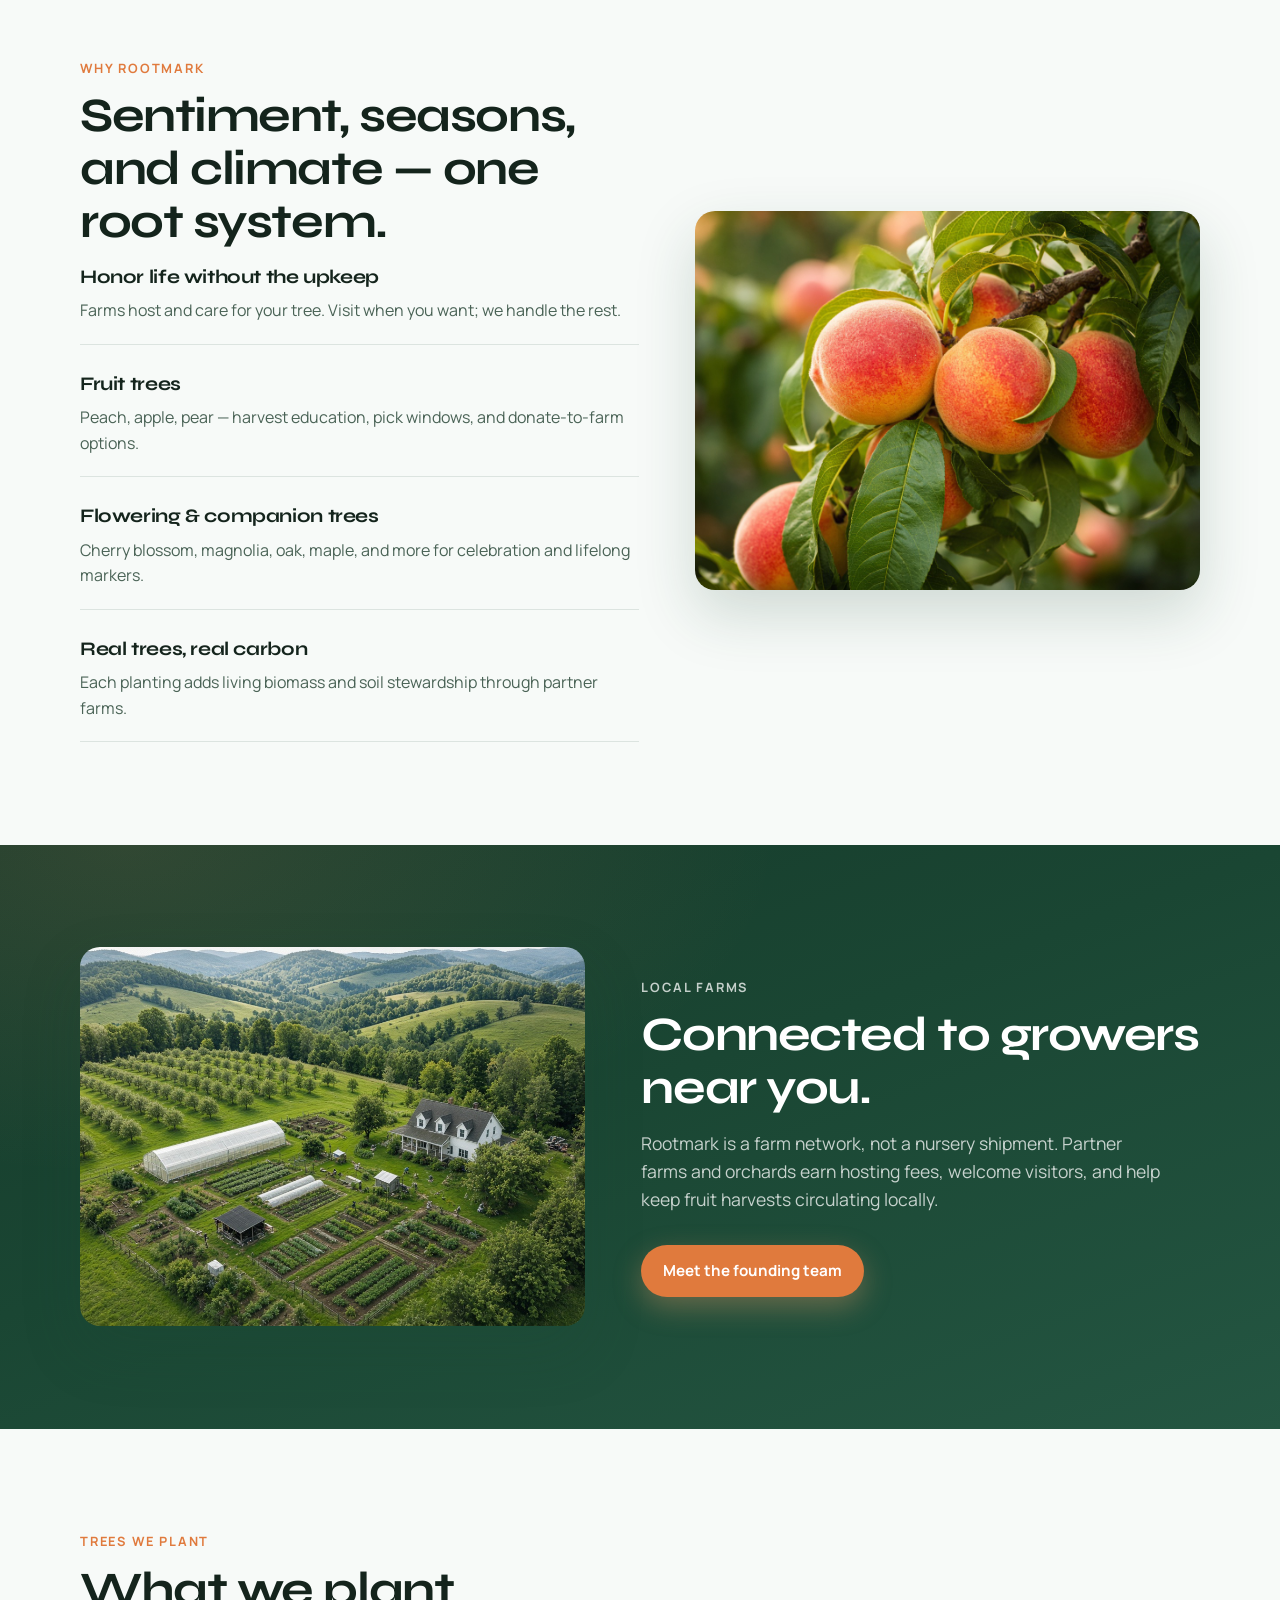
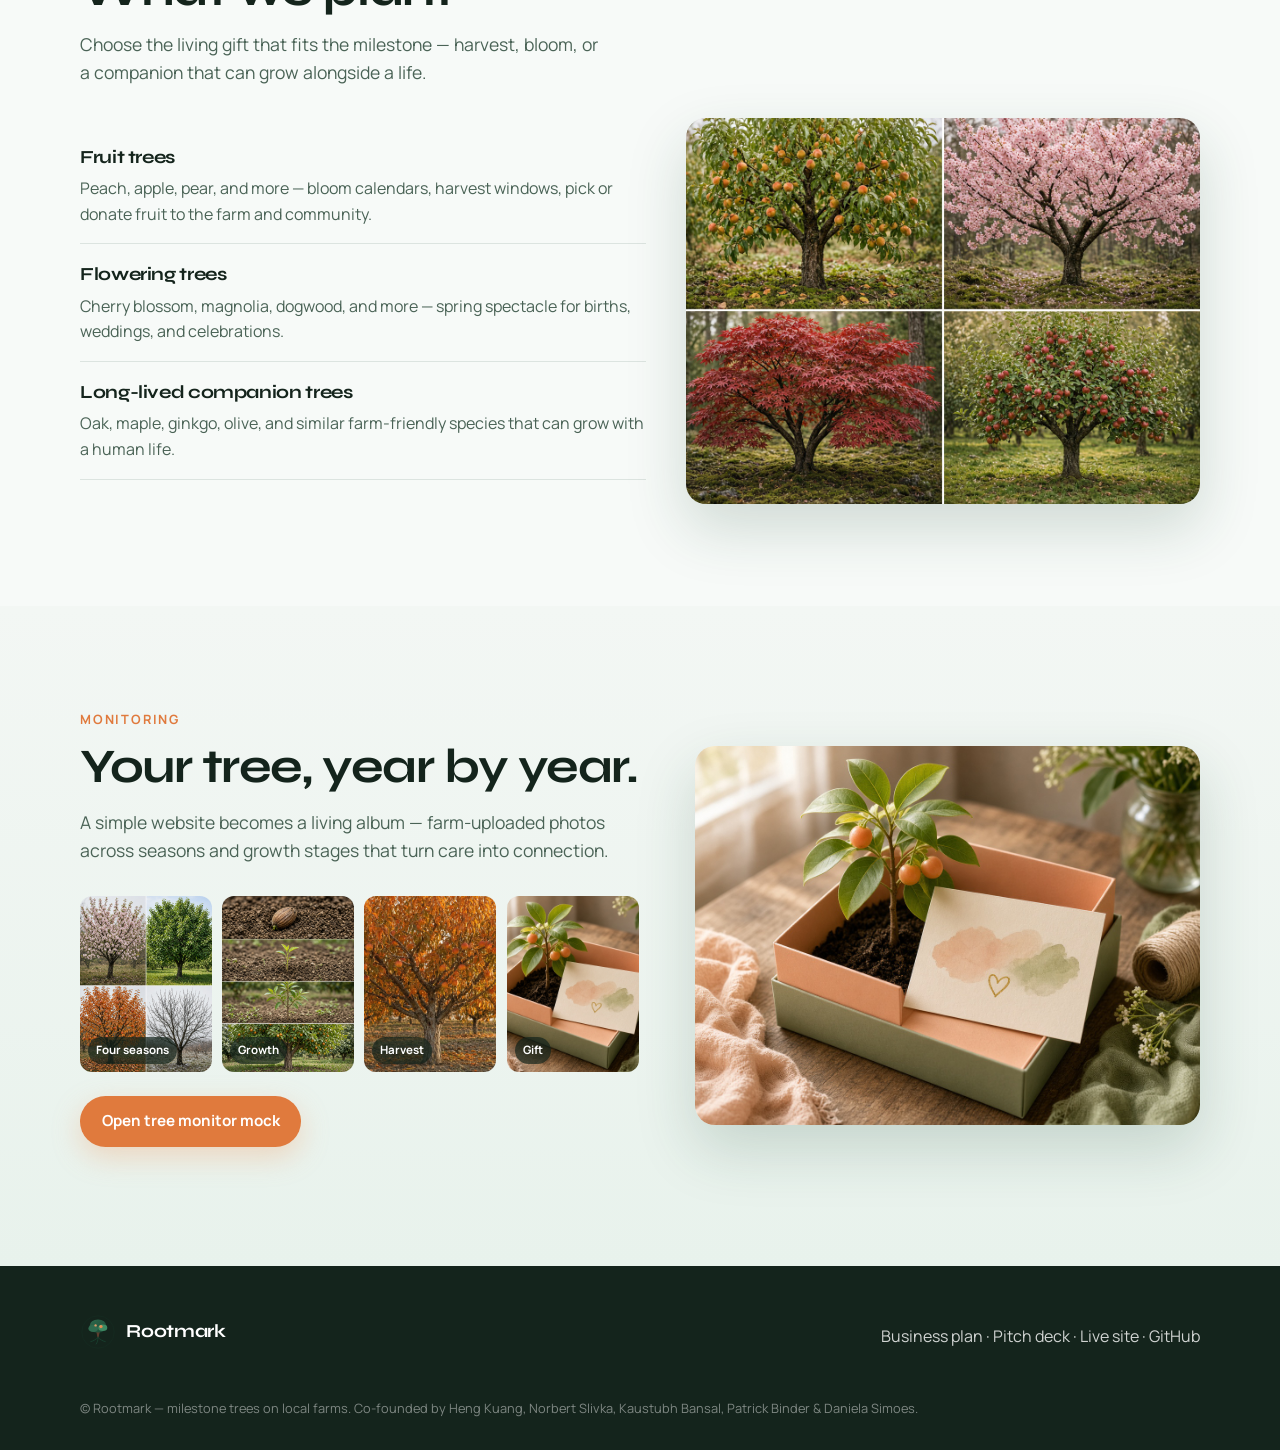
==== commit 1440f46e: "Clarify tree categories: fruit, flowering, long-lived companions Organize planting kinds with exampl" ====
--- a/index.html
+++ b/index.html
@@ -37,7 +37,7 @@
       <div class="hero-content">
         <h1 class="hero-brand">Rootmark</h1>
         <p class="hero-line">Grow a tree for every chapter of life.</p>
-        <p class="hero-sub">Trees planted on local farms for births, anniversaries, and milestones — fruit trees, cherry blossoms, maples, and more — with photos, education, and a real carbon story.</p>
+        <p class="hero-sub">Trees planted on local farms for births, anniversaries, and milestones — fruit trees, flowering trees, and long-lived companions — with photos, education, and a real carbon story.</p>
         <div class="hero-ctas">
           <a class="btn btn-primary" href="#gift">Start a milestone tree</a>
           <a class="btn btn-ghost" href="pitch/index.html">View pitch deck</a>
@@ -49,11 +49,11 @@
       <div class="section-inner">
         <p class="section-kicker">How it works</p>
         <h2>A living gift that keeps growing.</h2>
-        <p class="lead">You mark the moment. We plant and care for a tree near you — fruit trees for harvest, cherry blossoms, maples, and other favorites. You watch it grow across the years.</p>
+        <p class="lead">You mark the moment. We plant and care for a tree near you — fruit, flowering, or a long-lived companion. You watch it grow across the years.</p>
         <div class="steps">
           <div class="step">
             <h3>Choose a milestone</h3>
-            <p>Birth, wedding, memorial, graduation — pick a fruit tree, cherry blossom, maple, or another variety that fits the story.</p>
+            <p>Birth, wedding, memorial, graduation — pick a fruit tree, flowering tree, or long-lived companion that fits the story.</p>
           </div>
           <div class="step">
             <h3>We plant on a partner farm</h3>
@@ -74,8 +74,8 @@
           <h2>Sentiment, seasons, and climate — one root system.</h2>
           <ul class="feature-list">
             <li><strong>Honor life without the upkeep</strong><span>Farms host and care for your tree. Visit when you want; we handle the rest.</span></li>
-            <li><strong>Fruit trees</strong><span>Harvest education, pick windows, and the option to donate fruit to the farm and community.</span></li>
-            <li><strong>Cherry blossoms &amp; maples</strong><span>Living markers for celebrations, shade, and remembrance.</span></li>
+            <li><strong>Fruit trees</strong><span>Peach, apple, pear — harvest education, pick windows, and donate-to-farm options.</span></li>
+            <li><strong>Flowering &amp; companion trees</strong><span>Cherry blossom, magnolia, oak, maple, and more for celebration and lifelong markers.</span></li>
             <li><strong>Real trees, real carbon</strong><span>Each planting adds living biomass and soil stewardship through partner farms.</span></li>
           </ul>
         </div>
@@ -104,15 +104,15 @@
       <div class="section-inner">
         <p class="section-kicker">Trees we plant</p>
         <h2>What we plant</h2>
-        <p class="lead">Choose the living gift that fits the milestone — fruit for harvest, blossoms for celebration, maples for color and canopy.</p>
+        <p class="lead">Choose the living gift that fits the milestone — harvest, bloom, or a companion that can grow alongside a life.</p>
         <div class="tree-types">
           <ul class="tree-type-list">
-            <li><strong>Fruit trees</strong><span>Peach, apple, and more — bloom calendars, harvest windows, pick or donate fruit to the farm and community.</span></li>
-            <li><strong>Cherry blossoms &amp; flower trees</strong><span>Spring spectacle for births, weddings, and celebrations.</span></li>
-            <li><strong>Maple &amp; ornamentals</strong><span>Seasonal color and shade for memorials and anniversaries.</span></li>
+            <li><strong>Fruit trees</strong><span>Peach, apple, pear, and more — bloom calendars, harvest windows, pick or donate fruit to the farm and community.</span></li>
+            <li><strong>Flowering trees</strong><span>Cherry blossom, magnolia, dogwood, and more — spring spectacle for births, weddings, and celebrations.</span></li>
+            <li><strong>Long-lived companion trees</strong><span>Oak, maple, ginkgo, olive, and similar farm-friendly species that can grow with a human life.</span></li>
           </ul>
           <div class="media-frame">
-            <img src="assets/images/tree-types-collage.jpg" alt="Collage of peach, cherry blossom, maple, and apple trees" />
+            <img src="assets/images/tree-types-collage.jpg" alt="Collage of fruit, flowering, and companion trees" />
           </div>
         </div>
       </div>
